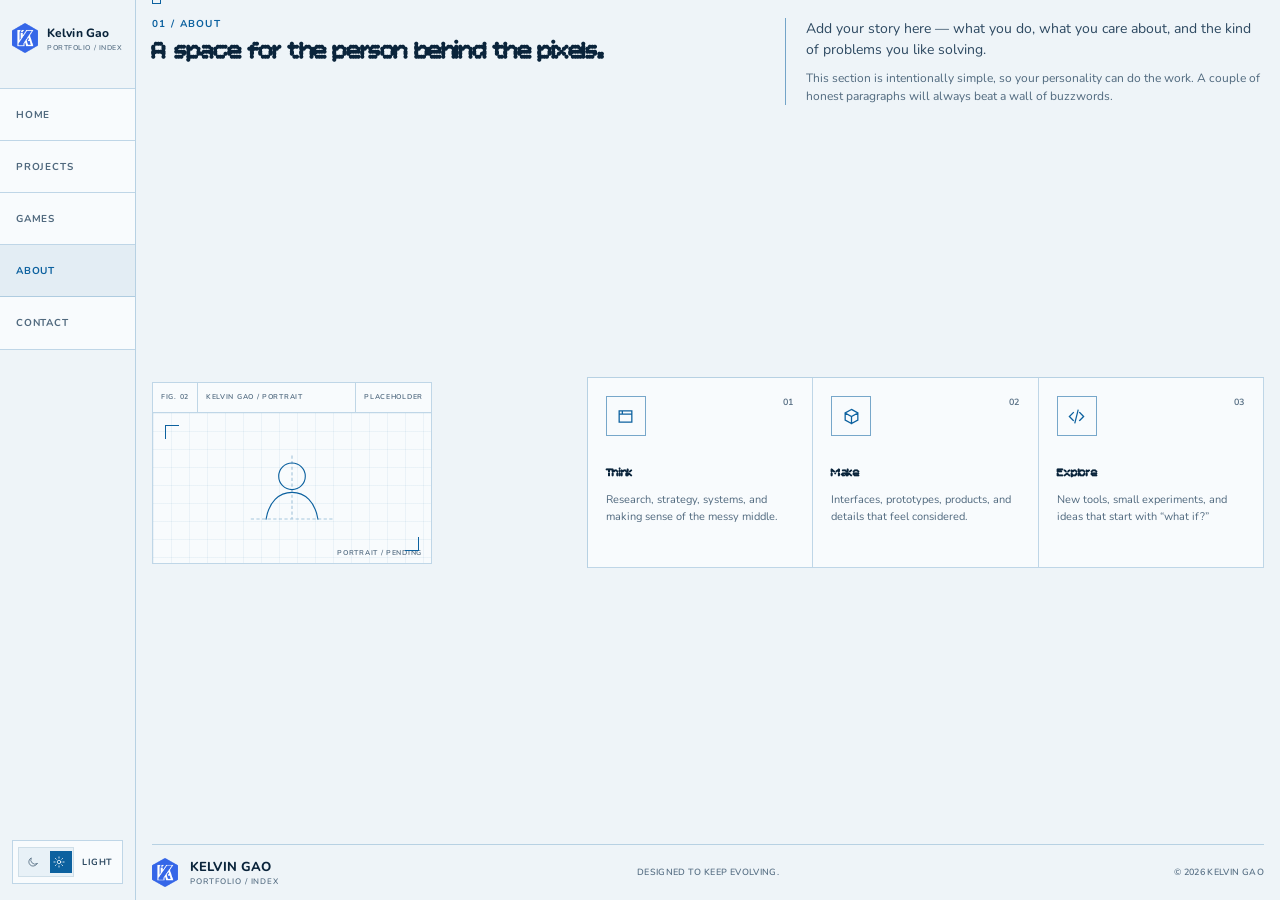
==== about.html @ 5f0eeb15 "V3.3.5" ====
<!doctype html>
<html lang="en" data-theme="light">
  <head>
    <meta charset="UTF-8" />
    <meta name="viewport" content="width=device-width, initial-scale=1.0" />
    <meta
      name="description"
      content="Learn about Kelvin Gao, his approach, capabilities, and the person behind the projects."
    />
    <meta property="og:title" content="About — Kelvin Gao" />
    <meta
      property="og:description"
      content="Learn about Kelvin Gao, his approach, capabilities, and the person behind the projects."
    />
    <meta property="og:type" content="website" />
    <meta property="og:url" content="https://kelvingao.com/about.html" />
    <meta name="theme-color" content="#eef4f8" />
    <title>About — Kelvin Gao</title>
    <link rel="canonical" href="https://kelvingao.com/about.html" />
    <link rel="icon" href="assets/kg-logo-blue.png" type="image/png" />
    <link rel="preconnect" href="https://fonts.googleapis.com" />
    <link rel="preconnect" href="https://fonts.gstatic.com" crossorigin />
    <link
      rel="stylesheet"
      href="https://fonts.googleapis.com/css2?family=Bitcount+Prop+Single:wght@100..900&amp;family=Nunito:wght@200..1000&amp;display=swap"
    />
    <link rel="stylesheet" href="styles.css?v=blueprint-23" />
    <script>
      document.documentElement.classList.add("js");
      try {
        const savedTheme = localStorage.getItem("kelvin-theme");
        if (savedTheme === "light" || savedTheme === "dark") {
          document.documentElement.dataset.theme = savedTheme;
        }
      } catch (_) {
        // Light remains the default if storage is unavailable.
      }
    </script>
    <noscript>
      <style>
        .reveal { opacity: 1 !important; transform: none !important; }
      </style>
    </noscript>
  </head>
  <body data-page="about">
    <a class="skip-link" href="#main-content">Skip to content</a>

    <header class="site-header" data-header>
      <div class="header-inner container">
        <a class="brand" href="index.html" aria-label="Kelvin Gao, home">
          <span class="logo-render logo-render--brand" aria-hidden="true">
            <img src="assets/kg-logo-blue.png" alt="" width="26" height="30" />
          </span>
          <span class="brand-copy">
            <strong>Kelvin Gao</strong>
            <small>Portfolio / Index</small>
          </span>
        </a>

        <nav class="main-nav" aria-label="Main navigation">
          <a href="index.html" data-page-link="home">Home</a>
          <a href="projects.html" data-page-link="projects">Projects</a>
          <a href="games.html" data-page-link="games">Games</a>
          <a class="is-active" href="about.html" data-page-link="about" aria-current="page">About</a>
          <a href="contact.html" data-page-link="contact">Contact</a>
        </nav>

        <button
          class="theme-toggle"
          type="button"
          aria-label="Switch to dark theme"
          data-theme-toggle
        >
          <span class="theme-toggle__track" aria-hidden="true">
            <svg class="theme-icon theme-icon--moon" viewBox="0 0 24 24">
              <path d="M20.2 15.4A8.6 8.6 0 0 1 8.6 3.8 8.7 8.7 0 1 0 20.2 15.4Z" />
            </svg>
            <span class="theme-toggle__knob"></span>
            <svg class="theme-icon theme-icon--sun" viewBox="0 0 24 24">
              <circle cx="12" cy="12" r="3.5" />
              <path d="M12 2v2M12 20v2M4.9 4.9l1.4 1.4M17.7 17.7l1.4 1.4M2 12h2M20 12h2M4.9 19.1l1.4-1.4M17.7 6.3l1.4-1.4" />
            </svg>
          </span>
          <span class="theme-toggle__label">Light</span>
        </button>
      </div>
    </header>

    <main class="page-main" id="main-content">
      <section class="about section container" id="about" aria-labelledby="about-title">
        <div class="about-grid">
          <div class="about-intro reveal">
            <p class="section-kicker">01 / About</p>
            <h1 id="about-title">A space for the person behind the pixels.</h1>
          </div>
          <div class="about-copy reveal reveal--delay">
            <p class="about-lead">
              Add your story here — what you do, what you care about, and the
              kind of problems you like solving.
            </p>
            <p>
              This section is intentionally simple, so your personality can do
              the work. A couple of honest paragraphs will always beat a wall of
              buzzwords.
            </p>
          </div>
        </div>

        <figure class="about-photo reveal" aria-labelledby="about-photo-caption">
          <figcaption class="blueprint-caption" id="about-photo-caption">
            <span>FIG. 02</span>
            <span>KELVIN GAO / PORTRAIT</span>
            <span>PLACEHOLDER</span>
          </figcaption>
          <div
            class="about-photo__viewport about-photo__placeholder"
            role="img"
            aria-label="Placeholder for a future portrait of Kelvin Gao"
          >
            <svg
              class="about-photo__glyph"
              viewBox="0 0 160 110"
              aria-hidden="true"
              focusable="false"
            >
              <path class="about-photo__datum" d="M80 10v90M22 100h116" />
              <circle cx="80" cy="39" r="19" />
              <path d="M43 100c4-24 18-38 37-38s33 14 37 38" />
            </svg>
            <span class="about-photo__label" aria-hidden="true">PORTRAIT / PENDING</span>
          </div>
        </figure>

        <div class="capability-grid reveal">
          <article class="capability-card">
            <div class="capability-icon" aria-hidden="true">
              <svg viewBox="0 0 24 24"><path d="M4 5h16v14H4zM4 9h16M8 5v4" /></svg>
            </div>
            <span class="capability-number">01</span>
            <h3>Think</h3>
            <p>Research, strategy, systems, and making sense of the messy middle.</p>
          </article>
          <article class="capability-card">
            <div class="capability-icon" aria-hidden="true">
              <svg viewBox="0 0 24 24"><path d="m12 3 8 4.5v9L12 21l-8-4.5v-9L12 3ZM4 7.5l8 4.5 8-4.5M12 12v9" /></svg>
            </div>
            <span class="capability-number">02</span>
            <h3>Make</h3>
            <p>Interfaces, prototypes, products, and details that feel considered.</p>
          </article>
          <article class="capability-card">
            <div class="capability-icon" aria-hidden="true">
              <svg viewBox="0 0 24 24"><path d="M8 7 3 12l5 5M16 7l5 5-5 5M14 4l-4 16" /></svg>
            </div>
            <span class="capability-number">03</span>
            <h3>Explore</h3>
            <p>New tools, small experiments, and ideas that start with “what if?”</p>
          </article>
        </div>
      </section>
    </main>

    <footer class="site-footer container">
      <a class="brand brand--footer" href="index.html" aria-label="Kelvin Gao, home">
        <span class="logo-render logo-render--brand" aria-hidden="true">
          <img src="assets/kg-logo-blue.png" alt="" width="26" height="30" />
        </span>
        <span class="brand-copy">
          <strong>Kelvin Gao</strong>
          <small>Portfolio / Index</small>
        </span>
      </a>
      <p>Designed to keep evolving.</p>
      <p>© <span data-year></span> Kelvin Gao</p>
    </footer>

    <script src="script.js?v=blueprint-11"></script>
  </body>
</html>
---- styles.css ----
/* --------------------------------------------------------------------------
   KELVIN GAO / PORTFOLIO DRAWING SYSTEM
   Flat blueprint treatment: solid surfaces, ruled grids, technical annotation.
   -------------------------------------------------------------------------- */

:root {
  color-scheme: dark;
  --bg: #06101c;
  --surface: #091725;
  --surface-2: #0c1c2c;
  --surface-3: #102337;
  --text: #edf6ff;
  --text-soft: #c9d9e8;
  --muted: #9eb2c6;
  --faint: #8098af;
  --blue: #4da3ff;
  --blue-deep: #1677be;
  --blue-fill: rgba(77, 163, 255, 0.12);
  --nav-progress-fill: rgba(77, 163, 255, 0.36);
  --line: rgba(77, 163, 255, 0.25);
  --line-soft: rgba(123, 180, 231, 0.13);
  --line-strong: rgba(77, 163, 255, 0.56);
  --grid-minor: rgba(77, 163, 255, 0.055);
  --grid-major: rgba(77, 163, 255, 0.11);
  --header-bg: #06101c;
  --preview-bg: #071522;
  --preview-line: rgba(107, 183, 255, 0.55);
  --preview-fill: rgba(77, 163, 255, 0.14);
  --preview-quiet: rgba(222, 241, 255, 0.18);
  --container: 1440px;
  --sidebar-width: 136px;
  --mono: "Nunito", ui-sans-serif, -apple-system, BlinkMacSystemFont, "Segoe UI", sans-serif;
  --title-font: "Bitcount Prop Single", "Nunito", ui-sans-serif, sans-serif;
}

html[data-theme="light"] {
  color-scheme: light;
  --bg: #eef4f8;
  --surface: #f8fbfd;
  --surface-2: #e8f1f7;
  --surface-3: #deebf3;
  --text: #0a243b;
  --text-soft: #2d4961;
  --muted: #50697e;
  --faint: #587085;
  --blue: #0c619f;
  --blue-deep: #084d7e;
  --blue-fill: rgba(12, 97, 159, 0.09);
  --nav-progress-fill: rgba(12, 97, 159, 0.22);
  --line: rgba(12, 97, 159, 0.24);
  --line-soft: rgba(31, 91, 135, 0.13);
  --line-strong: rgba(12, 97, 159, 0.54);
  --grid-minor: rgba(12, 97, 159, 0.055);
  --grid-major: rgba(12, 97, 159, 0.105);
  --header-bg: #eef4f8;
  --preview-bg: #e7f0f6;
  --preview-line: rgba(11, 91, 150, 0.55);
  --preview-fill: rgba(12, 97, 159, 0.11);
  --preview-quiet: rgba(14, 58, 89, 0.16);
}

*,
*::before,
*::after {
  box-sizing: border-box;
}

html {
  scroll-behavior: smooth;
  scroll-padding-top: 112px;
}

body {
  min-width: 320px;
  margin: 0;
  overflow-x: clip;
  background: var(--bg);
  color: var(--text);
  font-family: "Nunito", ui-sans-serif, -apple-system, BlinkMacSystemFont, "Segoe UI", sans-serif;
  font-size: 16px;
  line-height: 1.6;
  -webkit-font-smoothing: antialiased;
  transition: background-color 140ms linear, color 140ms linear;
}

h1,
h2,
h3 {
  font-family: var(--title-font);
}

::selection {
  background: var(--blue);
  color: #fff;
}

a {
  color: inherit;
  text-decoration: none;
}

button,
a {
  -webkit-tap-highlight-color: transparent;
}

button {
  color: inherit;
  font: inherit;
}

svg {
  display: block;
  fill: none;
  stroke: currentColor;
  stroke-linecap: square;
  stroke-linejoin: miter;
  stroke-width: 1.6;
}

.container {
  width: min(calc(100% - 48px), var(--container));
  margin-inline: auto;
}

.skip-link {
  position: fixed;
  z-index: 1000;
  top: 8px;
  left: 8px;
  padding: 10px 14px;
  border: 1px solid var(--blue);
  background: var(--bg);
  color: var(--text);
  font: 700 12px/1.2 var(--mono);
  transform: translateY(-160%);
}

.skip-link:focus {
  transform: translateY(0);
}

:focus-visible {
  outline: 2px solid var(--blue);
  outline-offset: 3px;
}

/* Exact source artwork, recolored non-destructively and cropped to its bounds. */

.logo-render {
  position: relative;
  display: block;
  flex: 0 0 auto;
  aspect-ratio: 704 / 812;
  overflow: hidden;
}

.logo-render img {
  position: absolute;
  inset: 0;
  width: 100%;
  height: 100%;
  max-width: none;
}

.logo-render--brand {
  width: 26px;
}

/* Header */

.site-header {
  position: fixed;
  z-index: 100;
  top: 0;
  left: 0;
  width: 100%;
  border-bottom: 1px solid var(--line);
  background: var(--header-bg);
}

.header-inner {
  display: grid;
  grid-template-columns: 1fr auto 1fr;
  align-items: center;
  height: 74px;
}

.brand {
  display: inline-flex;
  align-items: center;
  justify-self: start;
  gap: 12px;
  width: fit-content;
  min-height: 44px;
}

.brand-copy {
  display: flex;
  flex-direction: column;
  gap: 1px;
}

.brand-copy strong {
  color: var(--text);
  font-size: 13px;
  font-weight: 760;
  letter-spacing: 0.01em;
}

.brand-copy small {
  color: var(--faint);
  font: 600 8px/1.2 var(--mono);
  letter-spacing: 0.12em;
  text-transform: uppercase;
}

.main-nav {
  position: absolute;
  top: 15px;
  left: 50%;
  display: flex;
  height: 44px;
  border: 1px solid var(--line);
  background: var(--surface);
  transform: translateX(-50%);
}

.main-nav a {
  --page-wheel-progress: 0%;
  display: inline-flex;
  align-items: center;
  justify-content: center;
  min-width: 84px;
  padding-inline: 14px;
  border-right: 1px solid var(--line);
  background-image: linear-gradient(
    var(--nav-progress-fill),
    var(--nav-progress-fill)
  );
  background-repeat: no-repeat;
  background-position: left center;
  background-size: var(--page-wheel-progress) 100%;
  color: var(--muted);
  font: 700 10px/1 var(--mono);
  letter-spacing: 0.08em;
  text-transform: uppercase;
  transition: background-size 70ms linear, color 70ms linear;
}

.main-nav a[data-wheel-direction="previous"] {
  background-position: right center;
}

.main-nav a:last-child {
  border-right: 0;
}

.main-nav a:hover,
.main-nav a.is-active {
  background-color: var(--blue-fill);
  color: var(--blue);
}

.main-nav a.is-wheel-target {
  color: var(--text);
}

.theme-toggle {
  display: inline-flex;
  grid-column: 3;
  align-items: center;
  justify-self: end;
  gap: 8px;
  min-height: 44px;
  padding: 5px 9px 5px 5px;
  border: 1px solid var(--line);
  border-radius: 0;
  background: var(--surface);
  cursor: pointer;
}

.theme-toggle:hover {
  border-color: var(--line-strong);
  background: var(--blue-fill);
}

.theme-toggle__track {
  position: relative;
  display: flex;
  align-items: center;
  justify-content: space-between;
  width: 58px;
  height: 30px;
  padding-inline: 8px;
  border: 1px solid var(--line-soft);
  background: var(--surface-2);
  color: var(--muted);
}

.theme-icon {
  z-index: 1;
  width: 12px;
  height: 12px;
}

.theme-icon--moon {
  color: #fff;
}

html[data-theme="light"] .theme-icon--moon {
  color: var(--muted);
}

html[data-theme="light"] .theme-icon--sun {
  color: #fff;
}

.theme-toggle__knob {
  position: absolute;
  z-index: 0;
  top: 3px;
  left: 3px;
  width: 22px;
  height: 22px;
  background: var(--blue);
  transition: transform 140ms linear;
}

html[data-theme="light"] .theme-toggle__knob {
  transform: translateX(28px);
}

.theme-toggle__label {
  min-width: 31px;
  color: var(--text-soft);
  font: 700 9px/1 var(--mono);
  letter-spacing: 0.06em;
  text-transform: uppercase;
}

/* Hero */

.hero {
  position: relative;
  display: grid;
  grid-template-columns: minmax(0, 1.06fr) minmax(400px, 0.94fr);
  align-items: center;
  gap: clamp(44px, 7vw, 100px);
  min-height: 100svh;
  padding-top: 132px;
  padding-bottom: 94px;
}

.hero::before {
  position: absolute;
  top: 74px;
  bottom: 0;
  left: -24px;
  width: 1px;
  background: var(--line);
  content: "";
}

.hero::after {
  position: absolute;
  top: 98px;
  left: -29px;
  width: 11px;
  height: 11px;
  border: 1px solid var(--blue);
  background: var(--bg);
  content: "";
}

.hero-copy {
  position: relative;
}

.eyebrow,
.section-kicker {
  color: var(--blue);
  font: 700 10px/1.3 var(--mono);
  letter-spacing: 0.13em;
  text-transform: uppercase;
}

.eyebrow {
  display: inline-flex;
  align-items: center;
  gap: 10px;
  margin-bottom: 32px;
  padding: 0;
  border: 0;
  background: transparent;
}

.eyebrow::before {
  width: 34px;
  height: 1px;
  background: var(--blue);
  content: "";
}

.eyebrow-dot {
  display: none;
}

.hero h1 {
  max-width: 760px;
  margin: 0;
  font-size: clamp(2.3rem, 4.2vw, 3.85rem);
  font-weight: 720;
  letter-spacing: -0.064em;
  line-height: 0.98;
}

.gradient-text {
  color: var(--blue);
}

.hero-intro {
  max-width: 570px;
  margin: 32px 0 0;
  padding-left: 20px;
  border-left: 1px solid var(--line-strong);
  color: var(--muted);
  font-size: 16px;
  line-height: 1.8;
}

.hero-actions {
  display: flex;
  flex-wrap: wrap;
  align-items: center;
  gap: 0;
  margin-top: 38px;
}

.button {
  display: inline-flex;
  align-items: center;
  justify-content: center;
  gap: 14px;
  min-height: 50px;
  padding: 12px 18px;
  border: 1px solid var(--line-strong);
  border-radius: 0;
  font: 750 11px/1 var(--mono);
  letter-spacing: 0.06em;
  text-transform: uppercase;
}

.button svg {
  width: 16px;
  height: 16px;
}

.button--primary {
  background: var(--blue-deep);
  color: #fff;
}

.button--primary:hover {
  background: var(--blue);
  color: #06101c;
}

html[data-theme="light"] .button--primary:hover {
  color: #fff;
}

.text-link,
.hero-social-link {
  display: inline-flex;
  align-items: center;
  justify-content: center;
  gap: 10px;
  min-height: 50px;
  padding: 12px 18px;
  border: 1px solid var(--line);
  border-left: 0;
  color: var(--text-soft);
  font: 700 10px/1 var(--mono);
  letter-spacing: 0.04em;
  text-transform: uppercase;
}

.text-link:hover,
.hero-social-link:hover {
  background: var(--blue-fill);
  color: var(--blue);
}

.hero-social-links {
  display: inline-flex;
  align-items: stretch;
}

.hero-social-link {
  border-left: 0;
  gap: 8px;
  padding-inline: 14px;
}

.hero-social-link svg {
  width: 15px;
  height: 15px;
  flex: 0 0 auto;
  fill: currentColor;
}

.hero-social-link[href^="mailto:"] svg {
  fill: none;
  stroke: currentColor;
  stroke-linecap: square;
  stroke-linejoin: miter;
  stroke-width: 1.5;
}

.hero-blueprint {
  position: relative;
  width: min(100%, 520px);
  min-height: 592px;
  margin: 0;
  justify-self: end;
  border: 1px solid var(--line-strong);
  background-color: var(--surface);
  background-image:
    linear-gradient(var(--grid-major) 1px, transparent 1px),
    linear-gradient(90deg, var(--grid-major) 1px, transparent 1px),
    linear-gradient(var(--grid-minor) 1px, transparent 1px),
    linear-gradient(90deg, var(--grid-minor) 1px, transparent 1px);
  background-size: 96px 96px, 96px 96px, 24px 24px, 24px 24px;
}

.hero-blueprint::before,
.hero-blueprint::after {
  position: absolute;
  width: 18px;
  height: 18px;
  border-color: var(--blue);
  content: "";
}

.hero-blueprint::before {
  top: -1px;
  left: -1px;
  border-top: 2px solid;
  border-left: 2px solid;
}

.hero-blueprint::after {
  right: -1px;
  bottom: -1px;
  border-right: 2px solid;
  border-bottom: 2px solid;
}

.blueprint-caption {
  display: grid;
  grid-template-columns: auto 1fr auto;
  min-height: 45px;
  border-bottom: 1px solid var(--line);
  color: var(--faint);
  font: 650 9px/1.2 var(--mono);
  letter-spacing: 0.1em;
}

.blueprint-caption span {
  display: flex;
  align-items: center;
  padding-inline: 13px;
  border-right: 1px solid var(--line);
}

.blueprint-caption span:last-child {
  border-right: 0;
}

.logo-plate,
.model-plate {
  position: relative;
  display: grid;
  height: 470px;
  place-items: center;
}

.logo-plate::before,
.logo-plate::after,
.model-plate::before,
.model-plate::after {
  position: absolute;
  background: var(--line-soft);
  content: "";
}

.logo-plate::before,
.model-plate::before {
  top: 0;
  bottom: 0;
  left: 50%;
  width: 1px;
}

.logo-plate::after,
.model-plate::after {
  top: 50%;
  right: 0;
  left: 0;
  height: 1px;
}

.logo-render--hero {
  z-index: 1;
  width: min(46%, 220px);
}

.model-plate {
  overflow: hidden;
  cursor: default;
}

.model-canvas {
  position: absolute;
  z-index: 1;
  inset: 0;
  display: block;
  width: 100%;
  height: 100%;
  opacity: 0;
  cursor: grab;
  touch-action: pan-y;
}

.model-canvas.is-dragging {
  cursor: grabbing;
}

[data-model-viewer].is-model-ready .model-canvas {
  opacity: 1;
}

.model-placeholder {
  position: absolute;
  z-index: 1;
  inset: 0;
  display: grid;
  align-content: center;
  justify-items: center;
  gap: 14px;
  color: var(--faint);
  font: 650 8px/1 var(--mono);
  letter-spacing: 0.12em;
}

.logo-render--model {
  width: 86px;
  opacity: 0.5;
}

[data-model-viewer].is-model-ready .model-placeholder {
  visibility: hidden;
}

.model-loader {
  position: absolute;
  z-index: 6;
  right: 170px;
  bottom: 58px;
  left: 18px;
  padding: 10px;
  border: 1px solid var(--line);
  background: var(--surface);
}

.model-loader[hidden],
.model-error[hidden] {
  display: none;
}

.model-loader__copy {
  display: flex;
  align-items: center;
  justify-content: space-between;
  color: var(--text-soft);
  font: 650 7px/1 var(--mono);
  letter-spacing: 0.08em;
}

.model-loader__track,
.model-progress__track {
  display: block;
  height: 2px;
  overflow: hidden;
  background: var(--line);
}

.model-loader__track {
  margin-top: 9px;
}

.model-loader__track i,
.model-progress__track i {
  display: block;
  width: 100%;
  height: 100%;
  background: var(--blue);
  transform: scaleX(0);
  transform-origin: left center;
}

.model-error {
  position: absolute;
  z-index: 8;
  top: 50%;
  left: 50%;
  display: grid;
  width: min(76%, 300px);
  padding: 18px;
  border: 1px solid var(--line-strong);
  background: var(--surface);
  color: var(--muted);
  font: 600 8px/1.6 var(--mono);
  letter-spacing: 0.05em;
  transform: translate(-50%, -50%);
}

.model-error strong {
  margin-bottom: 5px;
  color: var(--text);
  font-size: 9px;
}

.model-error a {
  width: max-content;
  margin-top: 11px;
  color: var(--blue);
  font-weight: 750;
}

.model-description,
.visually-hidden {
  position: absolute;
  width: 1px;
  height: 1px;
  padding: 0;
  overflow: hidden;
  clip: rect(0, 0, 0, 0);
  white-space: nowrap;
  border: 0;
}

.model-controls {
  position: absolute;
  z-index: 7;
  bottom: 12px;
  left: 14px;
  display: flex;
  background: var(--surface);
}

.model-controls button {
  display: grid;
  min-width: 30px;
  height: 28px;
  padding: 0 8px;
  place-items: center;
  border: 1px solid var(--line);
  border-right: 0;
  border-radius: 0;
  background: transparent;
  color: var(--text-soft);
  font: 700 7px/1 var(--mono);
  letter-spacing: 0.06em;
  cursor: pointer;
}

.model-controls button:last-child {
  min-width: 60px;
  border-right: 1px solid var(--line);
}

.model-controls button:hover,
.model-controls button[aria-pressed="true"] {
  background: var(--blue-fill);
  color: var(--blue);
}

.model-controls button:focus-visible {
  z-index: 1;
  outline: 2px solid var(--blue);
  outline-offset: 2px;
  background: var(--blue-fill);
  color: var(--blue);
}

.model-controls button:disabled {
  cursor: wait;
  opacity: 0.42;
}

.model-progress {
  position: absolute;
  z-index: 5;
  top: 55px;
  right: 15px;
  display: grid;
  grid-template-columns: auto 72px 26px;
  align-items: center;
  gap: 8px;
  color: var(--faint);
  font: 650 7px/1 var(--mono);
  letter-spacing: 0.07em;
}

.model-progress output {
  color: var(--blue);
  text-align: right;
}

.dimension {
  position: absolute;
  z-index: 2;
  color: var(--faint);
  font: 700 9px/1 var(--mono);
  letter-spacing: 0.08em;
}

.dimension--horizontal {
  top: 26px;
  left: 22%;
  width: 56%;
  padding-bottom: 7px;
  border-bottom: 1px solid var(--line-strong);
  text-align: center;
}

.dimension--horizontal::before,
.dimension--horizontal::after {
  position: absolute;
  bottom: -5px;
  width: 1px;
  height: 10px;
  background: var(--line-strong);
  content: "";
}

.dimension--horizontal::before {
  left: 0;
}

.dimension--horizontal::after {
  right: 0;
}

.dimension--vertical {
  top: 25%;
  bottom: 22%;
  left: 24px;
  display: grid;
  width: 19px;
  place-items: center;
  border-left: 1px solid var(--line-strong);
  writing-mode: vertical-rl;
}

.dimension--vertical::before,
.dimension--vertical::after {
  position: absolute;
  left: -5px;
  width: 10px;
  height: 1px;
  background: var(--line-strong);
  content: "";
}

.dimension--vertical::before {
  top: 0;
}

.dimension--vertical::after {
  bottom: 0;
}

.crosshair {
  position: absolute;
  width: 13px;
  height: 13px;
}

.crosshair::before,
.crosshair::after {
  position: absolute;
  background: var(--blue);
  content: "";
}

.crosshair::before {
  top: 6px;
  left: 0;
  width: 13px;
  height: 1px;
}

.crosshair::after {
  top: 0;
  left: 6px;
  width: 1px;
  height: 13px;
}

.crosshair--one {
  top: 76px;
  right: 25px;
}

.crosshair--two {
  bottom: 25px;
  left: 66px;
}

.project-counter {
  position: absolute;
  z-index: 3;
  right: 18px;
  bottom: 44px;
  display: grid;
  width: 132px;
  min-height: 104px;
  padding: 11px 12px;
  border: 1px solid var(--line-strong);
  background: var(--surface);
}

.project-counter__label,
.project-counter__foot {
  color: var(--faint);
  font: 650 8px/1.2 var(--mono);
  letter-spacing: 0.11em;
}

.project-counter strong {
  align-self: center;
  color: var(--blue);
  font-size: 48px;
  font-weight: 620;
  letter-spacing: -0.07em;
  line-height: 0.9;
}

.project-counter__foot {
  align-self: end;
}

.blueprint-coordinates {
  position: absolute;
  right: 0;
  bottom: 0;
  left: 0;
  display: grid;
  grid-template-columns: 1fr auto 1fr;
  height: 42px;
  border-top: 1px solid var(--line);
  color: var(--faint);
  font: 650 9px/1 var(--mono);
  letter-spacing: 0.08em;
}

.blueprint-coordinates span {
  display: flex;
  align-items: center;
  padding-inline: 12px;
  border-right: 1px solid var(--line);
}

.blueprint-coordinates span:nth-child(2) {
  justify-content: center;
}

.blueprint-coordinates span:last-child {
  justify-content: flex-end;
  border-right: 0;
}

.scroll-cue {
  position: absolute;
  top: calc(100svh - 38px);
  bottom: auto;
  left: 0;
  display: flex;
  align-items: center;
  gap: 12px;
  color: var(--faint);
  font: 650 8px/1 var(--mono);
  letter-spacing: 0.12em;
  text-transform: uppercase;
}

.scroll-cue__line {
  display: block;
  width: 54px;
  height: 1px;
  background: var(--blue);
}

/* Sections */

.page-main {
  min-height: calc(100svh - 116px);
  padding-top: 74px;
}

.page-main > .section:first-child {
  border-top: 0;
}

.section {
  position: relative;
  padding-top: 118px;
  padding-bottom: 118px;
  border-top: 1px solid var(--line);
}

.section::before {
  position: absolute;
  top: -5px;
  left: 0;
  width: 9px;
  height: 9px;
  border: 1px solid var(--blue);
  background: var(--bg);
  content: "";
}

.section-heading {
  display: grid;
  grid-template-columns: 1fr minmax(280px, 420px);
  align-items: end;
  gap: 64px;
  margin-bottom: 48px;
}

.section-kicker {
  margin: 0 0 16px;
}

.section-heading h2,
.section-heading h1,
.about-intro h2,
.about-intro h1,
.contact-card h2,
.contact-card h1 {
  margin: 0;
  font-size: clamp(1.7rem, 3.3vw, 2.95rem);
  font-weight: 690;
  letter-spacing: -0.055em;
  line-height: 1.02;
}

.section-description {
  margin: 0;
  padding-left: 18px;
  border-left: 1px solid var(--line-strong);
  color: var(--muted);
  font-size: 14px;
  line-height: 1.8;
}

/* Project index */

.project-workspace {
  display: grid;
  grid-template-columns: 260px minmax(0, 1fr);
  min-height: 620px;
  border: 1px solid var(--line-strong);
  background: var(--surface);
}

.project-tabs {
  display: flex;
  flex-direction: column;
  border-right: 1px solid var(--line);
  background: var(--surface-2);
}

.project-tabs::before {
  display: flex;
  align-items: center;
  height: 38px;
  padding-inline: 15px;
  border-bottom: 1px solid var(--line);
  color: var(--faint);
  font: 650 8px/1 var(--mono);
  letter-spacing: 0.12em;
  content: "INDEX / SELECT DRAWING";
}

.project-tab {
  position: relative;
  display: grid;
  grid-template-columns: 27px 1fr auto;
  align-items: center;
  gap: 11px;
  min-height: 108px;
  padding: 16px 14px;
  border: 0;
  border-bottom: 1px solid var(--line);
  border-radius: 0;
  background: transparent;
  text-align: left;
  cursor: pointer;
}

.project-tab::before {
  position: absolute;
  top: 0;
  bottom: 0;
  left: 0;
  width: 3px;
  background: var(--blue);
  content: "";
  opacity: 0;
}

.project-tab:hover,
.project-tab.is-active {
  background: var(--blue-fill);
}

.project-tab.is-active::before {
  opacity: 1;
}

.project-tab__number {
  align-self: start;
  padding-top: 2px;
  color: var(--faint);
  font: 650 9px/1 var(--mono);
}

.project-tab__copy {
  display: flex;
  flex-direction: column;
  gap: 4px;
}

.project-tab__copy strong {
  color: var(--text);
  font-size: 13px;
  font-weight: 730;
}

.project-tab__copy span {
  color: var(--muted);
  font: 600 9px/1.3 var(--mono);
  text-transform: uppercase;
}

.project-tab__arrow {
  color: var(--blue);
  font-size: 14px;
  opacity: 0;
}

.project-tab:hover .project-tab__arrow,
.project-tab.is-active .project-tab__arrow {
  opacity: 1;
}

.project-panels {
  min-width: 0;
}

.project-panel {
  display: grid;
  grid-template-columns: minmax(280px, 0.86fr) minmax(350px, 1.14fr);
  min-height: 100%;
}

.project-panel[hidden] {
  display: none;
}

.project-panel__content {
  display: flex;
  flex-direction: column;
  min-width: 0;
  padding: 32px;
}

.project-meta {
  display: flex;
  align-items: center;
  justify-content: space-between;
  color: var(--faint);
  font: 650 8px/1 var(--mono);
  letter-spacing: 0.1em;
}

.project-status {
  display: inline-flex;
  align-items: center;
  gap: 8px;
  color: var(--muted);
  text-transform: uppercase;
}

.project-status i {
  width: 7px;
  height: 7px;
  border: 1px solid var(--blue);
  background: var(--blue-fill);
}

.project-panel__content > div:nth-child(2) {
  margin-block: auto;
}

.project-type {
  margin: 50px 0 15px;
  color: var(--blue);
  font: 700 9px/1.3 var(--mono);
  letter-spacing: 0.12em;
}

.project-panel h3 {
  max-width: 440px;
  margin: 0;
  font-size: clamp(1.4rem, 2.25vw, 2.15rem);
  font-weight: 680;
  letter-spacing: -0.05em;
  line-height: 1.03;
}

.project-summary {
  max-width: 460px;
  margin: 23px 0 32px;
  color: var(--muted);
  font-size: 13px;
  line-height: 1.8;
}

.project-tags {
  display: flex;
  flex-wrap: wrap;
  gap: 6px;
  margin-bottom: 30px;
}

.project-tags span {
  padding: 6px 9px;
  border: 1px solid var(--line);
  color: var(--text-soft);
  font: 650 8px/1 var(--mono);
  letter-spacing: 0.04em;
  text-transform: uppercase;
}

.project-link {
  display: flex;
  align-items: center;
  justify-content: space-between;
  gap: 12px;
  width: 100%;
  padding-top: 17px;
  border-top: 1px solid var(--line);
  color: var(--text-soft);
  font: 700 9px/1.3 var(--mono);
  letter-spacing: 0.05em;
  text-transform: uppercase;
}

.project-link span {
  color: var(--blue);
  font-size: 15px;
}

/* Schematic project drawings */

.project-preview {
  --project-accent: var(--blue);
  position: relative;
  display: grid;
  min-height: 620px;
  place-items: center;
  overflow: hidden;
  border-left: 1px solid var(--line);
  background-color: var(--preview-bg);
  background-image:
    linear-gradient(var(--grid-major) 1px, transparent 1px),
    linear-gradient(90deg, var(--grid-major) 1px, transparent 1px),
    linear-gradient(var(--grid-minor) 1px, transparent 1px),
    linear-gradient(90deg, var(--grid-minor) 1px, transparent 1px);
  background-size: 96px 96px, 96px 96px, 24px 24px, 24px 24px;
}

.project-preview::before {
  position: absolute;
  z-index: 8;
  top: 13px;
  left: 14px;
  color: var(--faint);
  font: 650 8px/1 var(--mono);
  letter-spacing: 0.11em;
  content: "SCHEMATIC / NOT TO SCALE";
}

.project-preview::after {
  position: absolute;
  z-index: 8;
  top: 11px;
  right: 13px;
  width: 11px;
  height: 11px;
  border-top: 1px solid var(--blue);
  border-right: 1px solid var(--blue);
  content: "";
}

.preview-orb {
  display: none;
}

.preview-index {
  position: absolute;
  z-index: 0;
  right: 15px;
  bottom: 10px;
  color: var(--line);
  font: 500 74px/0.8 var(--mono);
  letter-spacing: -0.08em;
}

/* Project 01 / contained model-to-photo sequence */

.project-preview--assembly {
  padding: 48px 24px;
}

.project-model-window {
  position: relative;
  z-index: 2;
  width: min(96%, 560px);
  margin: 0;
  overflow: hidden;
  border: 1px solid var(--preview-line);
  background: var(--surface);
}

.project-model-window__bar {
  display: grid;
  grid-template-columns: 1fr auto 1fr;
  align-items: center;
  min-height: 36px;
  padding-inline: 10px;
  border-bottom: 1px solid var(--preview-line);
  color: var(--faint);
  font: 700 8px/1 var(--mono);
  letter-spacing: 0.08em;
}

.project-model-window__bar > span:nth-child(2) {
  color: var(--text-soft);
  text-align: center;
}

.project-model-window__bar > span:last-child {
  justify-self: end;
}

.window-dots {
  display: flex;
  gap: 5px;
}

.window-dots i {
  width: 5px;
  height: 5px;
  border: 1px solid var(--preview-line);
}

.project-model-viewport {
  position: relative;
  aspect-ratio: 4 / 3;
  overflow: hidden;
  cursor: ns-resize;
  background-color: var(--preview-bg);
  background-image:
    linear-gradient(var(--grid-major) 1px, transparent 1px),
    linear-gradient(90deg, var(--grid-major) 1px, transparent 1px),
    linear-gradient(var(--grid-minor) 1px, transparent 1px),
    linear-gradient(90deg, var(--grid-minor) 1px, transparent 1px);
  background-size: 72px 72px, 72px 72px, 18px 18px, 18px 18px;
  outline: 0;
  touch-action: pan-y;
}

.project-model-viewport::before,
.project-model-viewport::after {
  position: absolute;
  z-index: 0;
  background: var(--line-soft);
  content: "";
  pointer-events: none;
}

.project-model-viewport::before {
  top: 0;
  bottom: 0;
  left: 50%;
  width: 1px;
}

.project-model-viewport::after {
  top: 50%;
  right: 0;
  left: 0;
  height: 1px;
}

.project-model-viewport:focus-visible {
  outline: 2px solid var(--blue);
  outline-offset: -3px;
}

.project-model-viewport .model-canvas {
  cursor: ns-resize;
  pointer-events: none;
}

.project-model-viewport .model-placeholder {
  z-index: 2;
}

.project-model-viewport .model-loader {
  right: 14px;
  bottom: 14px;
  left: 14px;
}

.project-model-viewport .model-error {
  width: min(82%, 290px);
}

.sequence-hover-note {
  position: absolute;
  z-index: 5;
  top: 12px;
  right: 12px;
  display: grid;
  gap: 5px;
  width: min(248px, calc(100% - 24px));
  padding: 10px 12px;
  border: 1px solid var(--blue);
  background: var(--blue-deep);
  color: #fff;
  opacity: 1;
  pointer-events: none;
  transition: opacity 100ms linear, visibility 100ms linear;
}

.sequence-hover-note strong {
  font: 780 10px/1 var(--mono);
  letter-spacing: 0.09em;
}

.sequence-hover-note small {
  color: inherit;
  font: 650 7px/1.2 var(--mono);
  letter-spacing: 0.07em;
  opacity: 0.8;
}

.project-model-viewport:hover .sequence-hover-note,
.project-model-viewport:focus-visible .sequence-hover-note {
  background: var(--blue);
  color: #06101c;
}

.project-model-viewport:hover:not(:focus-visible) {
  outline: 1px solid var(--blue);
  outline-offset: -2px;
}

html[data-theme="light"] .project-model-viewport:hover .sequence-hover-note,
html[data-theme="light"] .project-model-viewport:focus-visible .sequence-hover-note {
  color: #fff;
}

[data-model-viewer].has-sequence-progress .sequence-hover-note {
  visibility: hidden;
  opacity: 0;
}

.sequence-photo-deck,
.sequence-photo {
  position: absolute;
  inset: 0;
}

.sequence-photo-deck {
  z-index: 3;
  pointer-events: none;
}

.sequence-photo {
  display: grid;
  grid-template-rows: 1fr 34px;
  padding: 14px;
  background: var(--preview-bg);
  opacity: 0;
  will-change: opacity;
}

.sequence-photo__art {
  position: relative;
  overflow: hidden;
  border: 1px solid var(--preview-line);
  background-color: var(--surface-2);
  background-image:
    linear-gradient(var(--grid-minor) 1px, transparent 1px),
    linear-gradient(90deg, var(--grid-minor) 1px, transparent 1px);
  background-size: 18px 18px;
}

.sequence-photo__art::before,
.sequence-photo__art::after,
.sequence-photo__art i {
  position: absolute;
  display: block;
  border: 1px solid var(--preview-line);
  content: "";
}

.sequence-photo__caption {
  display: flex;
  align-items: end;
  justify-content: space-between;
  gap: 12px;
  color: var(--faint);
  font: 650 7px/1 var(--mono);
  letter-spacing: 0.08em;
}

.sequence-photo__caption span:first-child {
  color: var(--blue);
}

.sequence-photo--one .sequence-photo__art::before {
  top: 18%;
  left: 12%;
  width: 42%;
  height: 64%;
}

.sequence-photo--one .sequence-photo__art::after {
  top: 28%;
  right: 12%;
  width: 25%;
  aspect-ratio: 1;
  border-radius: 50%;
}

.sequence-photo--one .sequence-photo__art i:nth-child(1) {
  right: 12%;
  bottom: 18%;
  width: 29%;
  height: 8%;
  background: var(--preview-fill);
}

.sequence-photo--one .sequence-photo__art i:nth-child(2) {
  top: 31%;
  left: 18%;
  width: 24%;
  height: 28%;
  border-color: var(--blue);
}

.sequence-photo--one .sequence-photo__art i:nth-child(3) {
  top: 12px;
  right: 12px;
  width: 8px;
  height: 8px;
  background: var(--blue);
}

.sequence-photo--two .sequence-photo__art::before,
.sequence-photo--two .sequence-photo__art::after,
.sequence-photo--two .sequence-photo__art i:nth-child(1) {
  top: 18%;
  bottom: 18%;
  width: 20%;
  background: var(--preview-fill);
}

.sequence-photo--two .sequence-photo__art::before { left: 12%; }
.sequence-photo--two .sequence-photo__art i:nth-child(1) { left: 40%; }
.sequence-photo--two .sequence-photo__art::after { right: 12%; }

.sequence-photo--two .sequence-photo__art i:nth-child(2) {
  right: 8%;
  bottom: 9%;
  left: 8%;
  height: 1px;
  border: 0;
  background: var(--blue);
}

.sequence-photo--two .sequence-photo__art i:nth-child(3) {
  top: 10%;
  left: 10%;
  width: 28%;
  height: 7%;
}

.sequence-photo--three .sequence-photo__art::before,
.sequence-photo--three .sequence-photo__art::after,
.sequence-photo--three .sequence-photo__art i:nth-child(1) {
  top: 50%;
  left: 50%;
  border-radius: 50%;
  transform: translate(-50%, -50%);
}

.sequence-photo--three .sequence-photo__art::before {
  width: 68%;
  aspect-ratio: 1;
}

.sequence-photo--three .sequence-photo__art::after {
  width: 46%;
  aspect-ratio: 1;
}

.sequence-photo--three .sequence-photo__art i:nth-child(1) {
  width: 22%;
  aspect-ratio: 1;
  border-color: var(--blue);
  background: var(--preview-fill);
}

.sequence-photo--three .sequence-photo__art i:nth-child(2),
.sequence-photo--three .sequence-photo__art i:nth-child(3) {
  top: 50%;
  width: 22%;
  height: 1px;
  border: 0;
  background: var(--preview-line);
}

.sequence-photo--three .sequence-photo__art i:nth-child(2) { left: 4%; }
.sequence-photo--three .sequence-photo__art i:nth-child(3) { right: 4%; }

.sequence-photo--four .sequence-photo__art::before {
  top: 16%;
  right: 12%;
  bottom: 16%;
  left: 12%;
  background: var(--preview-fill);
  clip-path: polygon(0 78%, 23% 52%, 43% 67%, 66% 28%, 100% 8%, 100% 100%, 0 100%);
}

.sequence-photo--four .sequence-photo__art::after {
  top: 16%;
  right: 12%;
  bottom: 16%;
  left: 12%;
}

.sequence-photo--four .sequence-photo__art i:nth-child(1) {
  top: 24%;
  right: 20%;
  width: 13%;
  aspect-ratio: 1;
  border-color: var(--blue);
  border-radius: 50%;
}

.sequence-photo--four .sequence-photo__art i:nth-child(2) {
  bottom: 23%;
  left: 18%;
  width: 34%;
  height: 7%;
  background: var(--surface);
}

.sequence-photo--four .sequence-photo__art i:nth-child(3) {
  top: 9%;
  left: 9%;
  width: 8px;
  height: 8px;
  background: var(--blue);
}

.project-model-window__footer {
  position: relative;
  display: grid;
  gap: 9px;
  min-height: 68px;
  padding: 11px;
  border-top: 1px solid var(--preview-line);
  background: var(--surface);
}

.sequence-meter {
  display: grid;
  grid-template-columns: minmax(92px, auto) 1fr 26px;
  align-items: center;
  gap: 9px;
  color: var(--text-soft);
  font: 700 8px/1 var(--mono);
  letter-spacing: 0.07em;
}

.sequence-meter__track {
  display: block;
  height: 2px;
  overflow: hidden;
  background: var(--line);
}

.sequence-meter__track i {
  display: block;
  width: 100%;
  height: 100%;
  background: var(--blue);
  transform: scaleX(0);
  transform-origin: left center;
}

.sequence-meter output {
  color: var(--blue);
  text-align: right;
}

.sequence-help {
  display: flex;
  justify-content: space-between;
  color: var(--faint);
  font: 700 8px/1 var(--mono);
  letter-spacing: 0.08em;
}

.sequence-help span:first-child {
  color: var(--blue);
}

.sequence-controls {
  display: none;
  justify-content: stretch;
}

.sequence-controls button {
  flex: 1;
  min-height: 38px;
  border: 1px solid var(--line);
  border-right: 0;
  border-radius: 0;
  background: transparent;
  color: var(--text-soft);
  font: 700 8px/1 var(--mono);
  cursor: pointer;
}

.sequence-controls button:last-child {
  border-right: 1px solid var(--line);
}

.sequence-controls button:hover,
.sequence-controls button:focus-visible {
  outline: 0;
  background: var(--blue-fill);
  color: var(--blue);
}

.sequence-controls button:focus-visible {
  z-index: 1;
  outline: 2px solid var(--blue);
  outline-offset: -3px;
}

.sequence-controls button:disabled {
  cursor: default;
  opacity: 0.35;
}

.sequence-status {
  position: absolute;
  width: 1px;
  height: 1px;
  padding: 0;
  overflow: hidden;
  clip: rect(0, 0, 0, 0);
  white-space: nowrap;
  border: 0;
}

.browser-frame {
  width: 84%;
  overflow: hidden;
  border: 1px solid var(--preview-line);
  background: var(--preview-bg);
}

.browser-bar {
  display: grid;
  grid-template-columns: 1fr auto 1fr;
  align-items: center;
  height: 38px;
  padding-inline: 11px;
  border-bottom: 1px solid var(--preview-line);
  color: var(--faint);
  font: 600 7px/1 var(--mono);
}

.browser-dots {
  display: flex;
  gap: 5px;
}

.browser-dots i {
  width: 5px;
  height: 5px;
  border: 1px solid var(--preview-line);
}

.dashboard-ui {
  display: grid;
  grid-template-columns: 47px 1fr;
  min-height: 326px;
}

.dash-nav {
  display: flex;
  flex-direction: column;
  align-items: center;
  gap: 16px;
  padding-top: 16px;
  border-right: 1px solid var(--preview-line);
}

.dash-logo,
.dash-nav i {
  width: 14px;
  height: 5px;
  background: var(--preview-quiet);
}

.dash-logo {
  width: 20px;
  height: 20px;
  margin-bottom: 8px;
  border: 1px solid var(--preview-line);
  background: var(--preview-fill);
}

.dash-content {
  padding: 32px 28px;
}

.dash-title {
  width: 38%;
  height: 10px;
  background: var(--preview-line);
}

.dash-subtitle {
  width: 61%;
  height: 5px;
  margin-top: 10px;
  background: var(--preview-quiet);
}

.dash-grid {
  display: grid;
  grid-template-columns: 1.5fr 0.7fr;
  gap: 12px;
  margin-top: 40px;
}

.dash-chart,
.dash-stat {
  position: relative;
  min-height: 150px;
  border: 1px solid var(--preview-line);
  background: transparent;
}

.dash-chart::before,
.dash-chart::after {
  position: absolute;
  right: 14px;
  left: 14px;
  height: 1px;
  background: var(--preview-quiet);
  content: "";
}

.dash-chart::before {
  top: 40%;
}

.dash-chart::after {
  top: 70%;
}

.chart-line {
  position: absolute;
  right: 14px;
  bottom: 28px;
  left: 14px;
  height: 72px;
  background: var(--preview-line);
  clip-path: polygon(0 86%, 18% 63%, 34% 75%, 50% 36%, 68% 54%, 84% 14%, 100% 2%, 100% 6%, 84% 20%, 68% 60%, 50% 42%, 34% 81%, 18% 69%, 0 92%);
}

.chart-dot {
  position: absolute;
  width: 5px;
  height: 5px;
  border: 1px solid var(--project-accent);
  background: var(--preview-bg);
}

.chart-dot--one { bottom: 58px; left: 35%; }
.chart-dot--two { right: 31%; bottom: 74px; }
.chart-dot--three { right: 12px; bottom: 92px; }

.dash-stat {
  display: flex;
  flex-direction: column;
  align-items: flex-start;
  justify-content: center;
  padding: 14px;
}

.dash-stat b {
  color: var(--blue);
  font: 600 24px/1 var(--mono);
}

.dash-stat span {
  width: 80%;
  height: 4px;
  margin-top: 12px;
  background: var(--preview-quiet);
}

.dash-stat span:last-child {
  width: 56%;
  margin-top: 7px;
}

.project-preview--mobile {
  grid-template-columns: 1fr 1fr;
  gap: 0;
  padding: 48px;
}

.phone {
  position: relative;
  width: 170px;
  height: 350px;
  padding: 38px 15px 15px;
  border: 1px solid var(--preview-line);
  border-radius: 12px;
  background: var(--preview-bg);
}

.phone--back {
  justify-self: end;
  margin-right: -16px;
  opacity: 0.55;
}

.phone--front {
  z-index: 1;
  justify-self: start;
  margin-left: -16px;
}

.phone-speaker {
  position: absolute;
  top: 14px;
  left: 50%;
  width: 42px;
  height: 4px;
  background: var(--preview-line);
  transform: translateX(-50%);
}

.phone-greeting {
  width: 55%;
  height: 6px;
  margin-bottom: 17px;
  background: var(--preview-line);
}

.phone-card {
  position: relative;
  display: flex;
  flex-direction: column;
  justify-content: flex-end;
  height: 148px;
  padding: 14px;
  overflow: hidden;
  border: 1px solid var(--preview-line);
  background: var(--preview-fill);
}

.phone-card__orb {
  position: absolute;
  top: -22px;
  right: -17px;
  width: 86px;
  height: 86px;
  border: 12px double var(--preview-line);
  border-radius: 50%;
}

.phone-card b {
  color: var(--blue);
  font: 600 28px/1 var(--mono);
}

.phone-card small {
  margin-top: 6px;
  color: var(--faint);
  font: 600 6px/1 var(--mono);
  letter-spacing: 0.13em;
}

.phone-card--small {
  height: 112px;
  margin-top: 10px;
  background: transparent;
}

.phone-row {
  display: grid;
  grid-template-columns: repeat(3, 1fr);
  gap: 6px;
  margin-top: 12px;
}

.phone-row i {
  height: 50px;
  border: 1px solid var(--preview-line);
}

.phone-lines {
  margin-top: 23px;
}

.phone-lines i {
  display: block;
  width: 100%;
  height: 5px;
  margin-top: 10px;
  background: var(--preview-quiet);
}

.phone-lines i:nth-child(2) { width: 70%; }
.phone-lines i:nth-child(3) { width: 86%; }

.poster {
  position: relative;
  display: flex;
  flex-direction: column;
  justify-content: space-between;
  width: min(68%, 340px);
  aspect-ratio: 0.72;
  padding: 26px;
  overflow: hidden;
  border: 1px solid var(--preview-line);
  background: var(--preview-bg);
  color: var(--text);
}

.poster::before {
  position: absolute;
  inset: 11px;
  border: 1px solid var(--preview-quiet);
  content: "";
}

.poster-label,
.poster-foot {
  z-index: 1;
  color: var(--faint);
  font: 650 8px/1 var(--mono);
  letter-spacing: 0.15em;
}

.poster strong {
  z-index: 1;
  align-self: flex-start;
  font-size: clamp(2.5rem, 5vw, 4.55rem);
  letter-spacing: -0.08em;
  line-height: 0.8;
}

.poster-rings {
  position: absolute;
  top: 48%;
  left: 56%;
  width: 250px;
  height: 250px;
  transform: translate(-50%, -50%);
}

.poster-rings i {
  position: absolute;
  inset: 0;
  border: 1px solid var(--preview-line);
  border-radius: 50%;
}

.poster-rings i:nth-child(2) { inset: 40px; }
.poster-rings i:nth-child(3) { inset: 78px; }

.terminal-window {
  width: 82%;
  overflow: hidden;
  border: 1px solid var(--preview-line);
  background: var(--preview-bg);
}

.terminal-top {
  display: flex;
  align-items: center;
  justify-content: space-between;
  height: 42px;
  padding-inline: 15px;
  border-bottom: 1px solid var(--preview-line);
  color: var(--faint);
  font: 600 8px/1 var(--mono);
}

.terminal-top i {
  width: 7px;
  height: 7px;
  border: 1px solid var(--blue);
}

.terminal-body {
  min-height: 318px;
  padding: 34px 28px;
  color: var(--muted);
  font: 600 11px/1.8 var(--mono);
}

.terminal-body b,
.terminal-body span {
  color: var(--blue);
}

.terminal-progress {
  width: 100%;
  height: 6px;
  margin-block: 29px 19px;
  border: 1px solid var(--preview-line);
}

.terminal-progress i {
  display: block;
  width: 76%;
  height: 100%;
  background: var(--blue);
}

.terminal-body .terminal-ready {
  color: var(--text);
}

/* Mini-game library */

.game-noscript {
  display: none;
  margin: 0;
  padding: 18px;
  border: 1px solid var(--line-strong);
  background: var(--surface);
  color: var(--text-soft);
  font: 650 10px/1.6 var(--mono);
  letter-spacing: 0.06em;
  text-transform: uppercase;
}

.game-library {
  display: grid;
  grid-template-columns: 250px minmax(0, 1fr);
  min-height: 720px;
  border: 1px solid var(--line-strong);
  background: var(--surface);
}

.game-library__index {
  min-width: 0;
  border-right: 1px solid var(--line);
  background: var(--surface-2);
}

.game-library__label {
  display: flex;
  align-items: center;
  height: 38px;
  margin: 0;
  padding-inline: 15px;
  border-bottom: 1px solid var(--line);
  color: var(--faint);
  font: 650 8px/1 var(--mono);
  letter-spacing: 0.12em;
}

.game-entry {
  position: relative;
  display: grid;
  width: 100%;
  grid-template-columns: 27px minmax(0, 1fr) auto;
  align-items: center;
  gap: 11px;
  min-height: 108px;
  padding: 16px 14px;
  border: 0;
  border-bottom: 1px solid var(--line);
  border-radius: 0;
  background: transparent;
  color: var(--muted);
  text-align: left;
  cursor: pointer;
}

.game-entry::before {
  position: absolute;
  inset: 0 auto 0 0;
  width: 3px;
  background: var(--blue);
  content: "";
  opacity: 0;
}

.game-entry:hover,
.game-entry.is-active {
  background: var(--blue-fill);
}

.game-entry.is-active::before {
  opacity: 1;
}

.game-entry__number {
  align-self: start;
  padding-top: 2px;
  color: var(--blue);
  font: 700 9px/1 var(--mono);
}

.game-entry__copy {
  display: grid;
  gap: 6px;
  min-width: 0;
}

.game-entry__copy strong {
  overflow: hidden;
  color: var(--text-soft);
  font-size: 13px;
  text-overflow: ellipsis;
  white-space: nowrap;
}

.game-entry__copy small,
.game-entry > i {
  color: var(--faint);
  font: 650 8px/1.2 var(--mono);
  letter-spacing: 0.08em;
  text-transform: uppercase;
}

.game-entry > i {
  color: var(--blue);
  font-style: normal;
}

.game-entry.is-locked {
  opacity: 0.58;
}

.game-console {
  display: grid;
  min-width: 0;
  padding: clamp(28px, 4.5vw, 56px);
  place-items: center;
  background-color: var(--surface);
  background-image:
    linear-gradient(var(--grid-major) 1px, transparent 1px),
    linear-gradient(90deg, var(--grid-major) 1px, transparent 1px),
    linear-gradient(var(--grid-minor) 1px, transparent 1px),
    linear-gradient(90deg, var(--grid-minor) 1px, transparent 1px);
  background-size: 96px 96px, 96px 96px, 24px 24px, 24px 24px;
}

.game-console[hidden] {
  display: none;
}

.game-window {
  width: min(100%, 460px);
  border: 1px solid var(--preview-line);
  background: var(--preview-bg);
}

.game-window__bar {
  display: grid;
  grid-template-columns: 62px minmax(0, 1fr) auto;
  align-items: center;
  min-height: 38px;
  border-bottom: 1px solid var(--preview-line);
  color: var(--faint);
  font: 650 7px/1 var(--mono);
  letter-spacing: 0.08em;
}

.game-window__bar > * {
  display: flex;
  align-items: center;
  min-height: 38px;
  padding-inline: 12px;
  border-right: 1px solid var(--line);
}

.game-window__bar > :last-child {
  border-right: 0;
}

.game-window__bar h2,
.game-window__bar h3 {
  min-width: 0;
  margin: 0;
  overflow: hidden;
  color: var(--text-soft);
  font: inherit;
  font-family: var(--title-font);
  text-overflow: ellipsis;
  white-space: nowrap;
}

.game-window__bar .window-dots {
  gap: 5px;
}

.game-stage {
  position: relative;
  overflow: hidden;
  background: var(--preview-bg);
  cursor: pointer;
  touch-action: manipulation;
}

.flappy-stage {
  aspect-ratio: 3 / 4;
}

.snake-stage {
  aspect-ratio: 1;
}

.invaders-stage {
  aspect-ratio: 8 / 9;
}

.tetris-window {
  width: min(100%, 560px);
}

.tetris-stage {
  aspect-ratio: 5 / 6;
  touch-action: none;
}

.tetris-mobile-previews {
  display: none;
}

.game-stage:focus-visible {
  outline: 2px solid var(--blue);
  outline-offset: -3px;
}

.game-stage canvas {
  display: block;
  width: 100%;
  height: 100%;
}

.game-overlay,
.flappy-overlay {
  position: absolute;
  display: grid;
  z-index: 2;
  inset: 0;
  place-content: center;
  justify-items: center;
  gap: 7px;
  text-align: center;
  pointer-events: none;
}

.game-overlay[hidden],
.flappy-overlay[hidden] {
  display: none;
}

.game-overlay strong,
.game-overlay span,
.flappy-overlay strong,
.flappy-overlay span {
  border: 1px solid var(--preview-line);
  background: var(--surface);
  font-family: var(--mono);
  letter-spacing: 0.08em;
}

.game-overlay strong,
.flappy-overlay strong {
  min-width: min(280px, calc(100% - 40px));
  padding: 13px 16px;
  color: var(--text);
  font-size: 12px;
}

.game-overlay span,
.flappy-overlay span {
  padding: 7px 10px;
  color: var(--muted);
  font-size: 8px;
}

.game-window__footer {
  display: grid;
  grid-template-columns: minmax(110px, 1fr) auto auto;
  min-height: 54px;
  border-top: 1px solid var(--preview-line);
  color: var(--faint);
  font: 650 8px/1 var(--mono);
  letter-spacing: 0.07em;
}

.game-state,
.game-scores,
.game-window__footer button {
  min-height: 54px;
  border-right: 1px solid var(--line);
}

.game-state {
  display: flex;
  align-items: center;
  padding-inline: 12px;
}

.game-scores {
  display: flex;
  align-items: stretch;
}

.game-scores output {
  display: inline-flex;
  align-items: center;
  gap: 5px;
  padding-inline: 11px;
  border-right: 1px solid var(--line);
  white-space: nowrap;
}

.game-scores output:last-child {
  border-right: 0;
}

.game-scores b {
  color: var(--blue);
}

.game-window__footer button {
  min-width: 82px;
  padding-inline: 12px;
  border-top: 0;
  border-bottom: 0;
  border-left: 0;
  border-right: 0;
  border-radius: 0;
  background: var(--blue-deep);
  color: #fff;
  font: 750 9px/1 var(--mono);
  letter-spacing: 0.08em;
  cursor: pointer;
}

.game-window__footer button:hover,
.game-window__footer button:focus-visible {
  background: var(--blue);
  color: #06101c;
}

html[data-theme="light"] .game-window__footer button:hover,
html[data-theme="light"] .game-window__footer button:focus-visible {
  color: #fff;
}

.tetris-footer {
  grid-template-columns: minmax(100px, 1fr) auto 68px 82px;
}

.tetris-footer [data-tetris-hold] {
  min-width: 68px;
  border-right: 1px solid var(--line);
  background: var(--surface-3);
  color: var(--blue);
}

.tetris-footer [data-tetris-hold]:disabled {
  opacity: 0.45;
  cursor: not-allowed;
}

/* About */

.about-grid {
  display: grid;
  grid-template-columns: minmax(0, 1.1fr) minmax(320px, 0.9fr);
  gap: 86px;
  align-items: start;
}

.about-intro h2,
.about-intro h1 {
  max-width: 690px;
}

.about-copy {
  padding: 34px 0 0 20px;
  border-left: 1px solid var(--line-strong);
  color: var(--muted);
}

.about-copy p {
  margin: 0;
}

.about-copy p + p {
  margin-top: 20px;
}

.about-copy .about-lead {
  color: var(--text-soft);
  font-size: 18px;
  line-height: 1.7;
}

.about-photo {
  width: min(100%, 280px);
  margin: clamp(18px, 2.5vh, 28px) 0 0 auto;
  overflow: hidden;
  border: 1px solid var(--line);
  background: var(--surface);
}

.about-photo .blueprint-caption {
  grid-template-columns: auto minmax(0, 1fr) auto;
  min-height: 30px;
  font-size: 7px;
}

.about-photo .blueprint-caption span {
  min-width: 0;
  padding-inline: 8px;
  overflow: hidden;
  text-overflow: ellipsis;
  white-space: nowrap;
}

.about-photo__viewport {
  position: relative;
  display: grid;
  height: clamp(118px, 15svh, 150px);
  overflow: hidden;
  place-items: center;
  background: var(--surface);
}

.about-photo__viewport::before,
.about-photo__viewport::after {
  position: absolute;
  z-index: 1;
  width: 14px;
  height: 14px;
  border-color: var(--blue);
  content: "";
  pointer-events: none;
}

.about-photo__viewport::before {
  top: 12px;
  left: 12px;
  border-top: 1px solid;
  border-left: 1px solid;
}

.about-photo__viewport::after {
  right: 12px;
  bottom: 12px;
  border-right: 1px solid;
  border-bottom: 1px solid;
}

.about-photo__placeholder {
  color: var(--blue);
  background-image:
    linear-gradient(var(--grid-minor) 1px, transparent 1px),
    linear-gradient(90deg, var(--grid-minor) 1px, transparent 1px);
  background-size: 18px 18px;
}

.about-photo__glyph {
  width: min(48%, 112px);
}

.about-photo__datum {
  opacity: 0.35;
  stroke-dasharray: 3 5;
}

.about-photo__label {
  position: absolute;
  right: 9px;
  bottom: 7px;
  color: var(--faint);
  font: 650 7px/1 var(--mono);
  letter-spacing: 0.1em;
}

.capability-grid {
  display: grid;
  grid-template-columns: repeat(3, 1fr);
  margin-top: 76px;
  border-top: 1px solid var(--line);
  border-left: 1px solid var(--line);
}

.capability-card {
  position: relative;
  min-height: 250px;
  padding: 27px;
  border-right: 1px solid var(--line);
  border-bottom: 1px solid var(--line);
  background: var(--surface);
}

.capability-card:hover {
  background: var(--blue-fill);
}

.capability-icon {
  display: grid;
  width: 40px;
  height: 40px;
  place-items: center;
  border: 1px solid var(--line-strong);
  color: var(--blue);
}

.capability-icon svg {
  width: 19px;
  height: 19px;
}

.capability-number {
  position: absolute;
  top: 29px;
  right: 28px;
  color: var(--faint);
  font: 650 9px/1 var(--mono);
}

.capability-card h3 {
  margin: 51px 0 8px;
  font-size: 14px;
  letter-spacing: -0.025em;
}

.capability-card p {
  max-width: 290px;
  margin: 0;
  color: var(--muted);
  font-size: 13px;
  line-height: 1.75;
}

/* Contact drawing */

.contact {
  padding-top: 84px;
  padding-bottom: 84px;
}

.contact-card {
  position: relative;
  min-height: 500px;
  padding: clamp(40px, 7vw, 78px);
  overflow: hidden;
  border: 1px solid var(--line-strong);
  background: var(--surface);
}

.contact-card::before,
.contact-card::after {
  position: absolute;
  width: 25px;
  height: 25px;
  border-color: var(--blue);
  content: "";
}

.contact-card::before {
  top: 13px;
  right: 13px;
  border-top: 1px solid;
  border-right: 1px solid;
}

.contact-card::after {
  right: 13px;
  bottom: 13px;
  border-right: 1px solid;
  border-bottom: 1px solid;
}

.contact-grid {
  position: absolute;
  inset: 0;
  background-image:
    linear-gradient(var(--grid-major) 1px, transparent 1px),
    linear-gradient(90deg, var(--grid-major) 1px, transparent 1px),
    linear-gradient(var(--grid-minor) 1px, transparent 1px),
    linear-gradient(90deg, var(--grid-minor) 1px, transparent 1px);
  background-size: 96px 96px, 96px 96px, 24px 24px, 24px 24px;
  pointer-events: none;
}

.contact-card > *:not(.contact-grid, .logo-render--contact) {
  position: relative;
  z-index: 2;
}

.contact-card h2,
.contact-card h1 {
  max-width: 760px;
  font-size: clamp(2.05rem, 4.2vw, 3.7rem);
}

.contact-card h2 span,
.contact-card h1 span {
  color: var(--blue);
}

.contact-card > p:not(.section-kicker) {
  max-width: 480px;
  margin: 27px 0 34px;
  color: var(--muted);
}

.button--light {
  background: var(--blue-deep);
  color: #fff;
}

.button--light:hover {
  background: var(--blue);
  color: #06101c;
}

html[data-theme="light"] .button--light:hover {
  color: #fff;
}

.logo-render--contact {
  position: absolute;
  top: 50%;
  right: 7%;
  width: min(22vw, 220px);
  opacity: 0.14;
  transform: translateY(-50%);
}

/* Footer */

.site-footer {
  display: grid;
  grid-template-columns: 1fr auto 1fr;
  align-items: center;
  min-height: 116px;
  border-top: 1px solid var(--line);
  color: var(--faint);
  font: 600 9px/1.4 var(--mono);
  letter-spacing: 0.04em;
  text-transform: uppercase;
}

.brand--footer {
  color: var(--text);
}

.site-footer > p:nth-child(2) {
  justify-self: center;
}

.site-footer > p:last-child {
  justify-self: end;
}

/* Static by design: JavaScript adds these classes, but the drawing does not
   stage or float into view. */

.js .reveal,
.js .reveal--delay,
.js .reveal.is-visible {
  opacity: 1;
  transform: none;
  transition: none;
}

/* Responsive */

@media (max-width: 1080px) {
  .hero {
    grid-template-columns: minmax(0, 1fr) minmax(380px, 0.82fr);
    gap: 48px;
  }

  .hero-blueprint {
    min-height: 592px;
  }

  .logo-plate {
    height: 438px;
  }

  .project-workspace {
    grid-template-columns: 230px minmax(0, 1fr);
  }

  .project-panel {
    grid-template-columns: minmax(260px, 0.8fr) minmax(320px, 1.2fr);
  }

  .project-panel__content {
    padding-inline: 27px;
  }

  .project-preview--mobile {
    padding-inline: 22px;
  }
}

@media (max-width: 950px) {
  .hero {
    grid-template-columns: 1fr;
    padding-top: 148px;
  }

  .hero-copy {
    position: static;
    top: auto;
    max-width: 760px;
  }

  .hero-blueprint {
    width: min(100%, 660px);
    top: auto;
    justify-self: start;
  }

  .scroll-cue {
    display: none;
  }

  .project-workspace {
    grid-template-columns: 1fr;
  }

  .project-tabs {
    display: grid;
    grid-template-columns: repeat(4, minmax(170px, 1fr));
    overflow-x: auto;
    border-right: 0;
    border-bottom: 1px solid var(--line);
    scrollbar-width: thin;
  }

  .project-tabs::before {
    display: none;
  }

  .project-tab {
    min-height: 90px;
    border-right: 1px solid var(--line);
    border-bottom: 0;
  }

  .project-tab::before {
    top: auto;
    right: 0;
    bottom: 0;
    width: auto;
    height: 3px;
  }

  .project-panel {
    grid-template-columns: minmax(290px, 0.82fr) minmax(360px, 1.18fr);
  }

  .game-library {
    grid-template-columns: 1fr;
    min-height: 0;
  }

  .game-library__index {
    display: grid;
    grid-template-columns: none;
    grid-auto-flow: column;
    grid-auto-columns: minmax(170px, 1fr);
    overflow-x: auto;
    border-right: 0;
    border-bottom: 1px solid var(--line);
    scrollbar-width: thin;
  }

  .game-library__label {
    display: none;
  }

  .game-entry {
    min-height: 90px;
    border-right: 1px solid var(--line);
    border-bottom: 0;
  }

  .game-entry::before {
    inset: auto 0 0;
    width: auto;
    height: 3px;
  }

  .game-console {
    min-height: 690px;
  }

  .about-grid {
    grid-template-columns: 1fr;
    gap: 26px;
  }

  .about-copy {
    max-width: 680px;
    padding-top: 0;
  }
}

@media (max-width: 760px) {
  html {
    scroll-padding-top: 124px;
  }

  .container {
    width: min(calc(100% - 32px), var(--container));
  }

  .site-header {
    height: 116px;
  }

  .page-main {
    padding-top: 116px;
  }

  .header-inner {
    height: 65px;
    border-bottom: 1px solid var(--line);
  }

  .main-nav {
    top: 65px;
    right: 16px;
    left: 16px;
    height: 50px;
    transform: none;
  }

  .main-nav a {
    flex: 1;
    min-width: 0;
  }

  .hero {
    min-height: auto;
    padding-top: 164px;
    padding-bottom: 92px;
  }

  .hero-blueprint {
    top: auto;
    height: auto;
    min-height: 592px;
  }

  .hero::before,
  .hero::after {
    display: none;
  }

  .hero h1 {
    font-size: clamp(2.05rem, 8.85vw, 3.4rem);
  }

  .section {
    padding-top: 84px;
    padding-bottom: 84px;
  }

  .game-console {
    min-height: 0;
    padding: 28px;
  }

  .about-photo {
    width: min(100%, 260px);
    margin-top: 20px;
  }

  .about-photo__viewport {
    height: 132px;
    aspect-ratio: auto;
  }

  .section-heading {
    grid-template-columns: 1fr;
    gap: 24px;
    margin-bottom: 36px;
  }

  .section-description {
    max-width: 560px;
  }

  .project-panel {
    grid-template-columns: 1fr;
  }

  .project-panel__content {
    min-height: 480px;
    padding: 27px 24px;
  }

  .project-preview {
    min-height: 430px;
    border-top: 1px solid var(--line);
    border-left: 0;
  }

  .project-preview--assembly {
    padding: 42px 16px;
  }

  .project-model-window {
    width: min(calc(100% - 32px), 480px);
  }

  .capability-grid {
    grid-template-columns: 1fr;
    margin-top: 56px;
  }

  .capability-card {
    min-height: 215px;
  }

  .capability-card h3 {
    margin-top: 36px;
  }

  .contact {
    padding-top: 54px;
    padding-bottom: 54px;
  }

  .contact-card {
    min-height: 500px;
  }

  .logo-render--contact {
    right: -5%;
    width: 190px;
  }

  .site-footer {
    grid-template-columns: 1fr auto;
  }

  .site-footer > p:nth-child(2) {
    display: none;
  }
}

@media (max-width: 520px) {
  .main-nav a {
    padding-inline: 4px;
    font-size: 8px;
    letter-spacing: 0.04em;
  }

  .brand-copy small {
    display: none;
  }

  .theme-toggle__label {
    display: none;
  }

  .theme-toggle {
    padding-right: 5px;
  }

  .hero-actions {
    align-items: stretch;
    flex-direction: column;
  }

  .button--primary,
  .text-link,
  .hero-social-links {
    width: 100%;
  }

  .text-link {
    border-top: 0;
    border-left: 1px solid var(--line);
  }

  .hero-social-links {
    display: grid;
    grid-template-columns: repeat(3, 1fr);
  }

  .hero-social-link {
    border-top: 0;
    border-left: 1px solid var(--line);
  }

  .hero-social-link + .hero-social-link {
    border-left: 0;
  }

  .game-console {
    padding: 16px 12px;
  }

  .game-window__bar {
    grid-template-columns: 62px minmax(0, 1fr);
  }

  .game-window__bar > :last-child {
    display: none;
  }

  .game-window__bar h3 {
    border-right: 0;
  }

  .game-window__footer {
    grid-template-columns: minmax(0, 1fr) auto;
  }

  .game-state {
    grid-column: 1 / -1;
    min-height: 36px;
    border-right: 0;
    border-bottom: 1px solid var(--line);
  }

  .game-scores,
  .game-window__footer button {
    min-height: 48px;
  }

  .game-scores output {
    flex: 1;
  }

  .game-overlay strong,
  .flappy-overlay strong {
    min-width: min(240px, calc(100% - 32px));
    font-size: 10px;
  }

  .tetris-mobile-previews {
    display: grid;
    grid-template-columns: repeat(4, minmax(0, 1fr));
    min-height: 72px;
    border-top: 1px solid var(--preview-line);
    background: var(--surface-2);
    color: var(--faint);
    font: 700 7px/1 var(--mono);
    letter-spacing: 0.08em;
  }

  .tetris-mini-preview,
  .tetris-mobile-previews > output {
    display: grid;
    min-width: 0;
    min-height: 72px;
    place-items: center;
    padding: 5px;
    border: 0;
    border-right: 1px solid var(--line);
    background: transparent;
    color: inherit;
    font: inherit;
  }

  .tetris-mini-preview--hold {
    appearance: none;
    border-radius: 0;
    cursor: pointer;
    touch-action: manipulation;
  }

  .tetris-mini-preview--hold:disabled {
    cursor: not-allowed;
  }

  .tetris-mini-preview--hold:not(:disabled):active {
    background: var(--blue-fill);
  }

  .tetris-mini-preview--hold:focus-visible {
    outline: 2px solid var(--blue);
    outline-offset: -3px;
  }

  .tetris-mobile-previews > :last-child {
    border-right: 0;
  }

  .tetris-mini-preview canvas {
    width: 48px;
    max-width: 100%;
    height: 48px;
    pointer-events: none;
  }

  .tetris-mobile-previews b {
    color: var(--blue);
    font-size: 11px;
  }

  .tetris-footer {
    grid-template-columns: minmax(0, 1fr) 58px 72px;
  }

  .tetris-footer .game-state {
    grid-column: 1 / -1;
  }

  .tetris-footer .game-scores {
    min-width: 0;
  }

  .tetris-footer .game-scores output,
  .tetris-footer button {
    min-width: 0;
    padding-inline: 6px;
  }

  .hero-blueprint {
    height: auto;
    min-height: 500px;
  }

  .blueprint-caption {
    grid-template-columns: auto 1fr;
  }

  .blueprint-caption span:last-child {
    display: none;
  }

  .logo-plate {
    height: 348px;
  }

  .logo-render--hero {
    width: min(48%, 160px);
  }

  .dimension--vertical {
    left: 15px;
  }

  .project-counter {
    right: 10px;
    bottom: 49px;
    width: 108px;
    min-height: 96px;
  }

  .project-counter strong {
    font-size: 40px;
  }

  .model-loader {
    right: 126px;
    bottom: 56px;
    left: 10px;
  }

  .model-progress {
    right: 10px;
    grid-template-columns: 58px 26px;
  }

  .model-progress > span:first-child {
    display: none;
  }

  .model-controls {
    left: 10px;
  }

  .model-controls button {
    min-width: 26px;
    height: 40px;
    padding-inline: 6px;
  }

  .model-controls button:last-child {
    min-width: 54px;
  }

  .blueprint-coordinates span:nth-child(2) {
    display: none;
  }

  .blueprint-coordinates {
    grid-template-columns: 1fr 1fr;
  }

  .project-tab {
    min-width: 155px;
  }

  .project-panel__content {
    min-height: 510px;
  }

  .project-preview {
    min-height: 360px;
  }

  .project-preview--assembly {
    padding: 32px 14px;
  }

  .project-model-window {
    width: 100%;
  }

  .project-model-window__bar {
    grid-template-columns: auto 1fr;
    gap: 10px;
  }

  .project-model-window__bar > span:nth-child(2) {
    text-align: right;
  }

  .project-model-window__bar > span:last-child {
    display: none;
  }

  .sequence-photo {
    grid-template-rows: 1fr 29px;
    padding: 10px;
  }

  .sequence-photo__caption {
    font-size: 6px;
  }

  .sequence-meter {
    grid-template-columns: 82px 1fr 24px;
    gap: 7px;
    font-size: 6px;
  }

  .sequence-hover-note {
    top: 9px;
    right: 9px;
    width: min(228px, calc(100% - 18px));
    padding: 8px 9px;
  }

  .sequence-hover-note strong {
    font-size: 8px;
  }

  .sequence-hover-note small {
    font-size: 6px;
  }

  .browser-frame,
  .terminal-window {
    width: 91%;
  }

  .dashboard-ui {
    min-height: 250px;
  }

  .dash-content {
    padding: 24px 19px;
  }

  .dash-grid {
    margin-top: 29px;
  }

  .dash-chart,
  .dash-stat {
    min-height: 122px;
  }

  .project-preview--mobile {
    min-height: 410px;
    padding-inline: 4px;
  }

  .phone {
    width: 142px;
    height: 292px;
  }

  .phone-card {
    height: 116px;
  }

  .poster {
    width: min(72%, 270px);
  }

  .poster-rings {
    width: 205px;
    height: 205px;
  }

  .poster-rings i:nth-child(2) { inset: 35px; }
  .poster-rings i:nth-child(3) { inset: 67px; }

  .terminal-body {
    min-height: 260px;
    padding: 25px 21px;
  }

  .contact-card {
    min-height: 530px;
    padding: 37px 23px;
  }

  .contact-card h2,
  .contact-card h1 {
    font-size: clamp(1.85rem, 9.5vw, 2.8rem);
  }

  .button--light {
    width: 100%;
    font-size: 9px;
  }

  .logo-render--contact {
    right: -16%;
    width: 170px;
  }

  .site-footer {
    font-size: 8px;
  }
}

/* Desktop viewport deck
   Each document occupies one browser viewport. Wheel navigation between
   documents is handled in script.js; narrow layouts retain natural scrolling. */

@media (min-width: 951px) and (min-height: 600px) {
  html,
  body {
    height: 100%;
    overflow: hidden;
  }

  body {
    display: grid;
    height: 100dvh;
    grid-template-rows: minmax(0, 1fr) 56px;
  }

  body > main {
    height: 100%;
    min-height: 0;
    overflow: hidden;
  }

  .site-footer {
    height: 56px;
    min-height: 0;
  }

  .site-footer > p {
    margin-block: 0;
  }

  .page-main {
    height: 100%;
    min-height: 0;
    padding-top: 74px;
  }

  .page-main > .section {
    height: 100%;
    min-height: 0;
    padding-top: 18px;
    padding-bottom: 18px;
  }

  .section-heading {
    gap: 36px;
    margin-bottom: 12px;
  }

  .section-kicker {
    margin-bottom: 8px;
  }

  .section-heading h1,
  .section-heading h2,
  .about-intro h1,
  .about-intro h2 {
    font-size: clamp(1.4rem, 2vw, 1.9rem);
  }

  .section-description {
    font-size: 12px;
    line-height: 1.45;
  }

  .games .section-heading h1,
  .games .section-heading h2 {
    font-size: clamp(1.25rem, 1.85vw, 1.55rem);
  }

  /* Home */

  .hero {
    height: 100%;
    min-height: 0;
    padding-top: 86px;
    padding-bottom: 14px;
  }

  .eyebrow {
    margin-bottom: 18px;
  }

  .hero h1 {
    font-size: clamp(1.8rem, 3.1vw, 2.85rem);
  }

  .hero-intro {
    margin-top: 18px;
    line-height: 1.55;
  }

  .hero-actions {
    margin-top: 20px;
  }

  .hero-blueprint {
    height: min(560px, calc(100dvh - 160px));
    min-height: 0;
  }

  .logo-plate {
    height: calc(100% - 87px);
  }

  .scroll-cue {
    top: auto;
    bottom: 8px;
  }

  /* Projects */

  .projects,
  .games {
    display: grid;
    grid-template-rows: auto minmax(0, 1fr);
  }

  .project-workspace {
    height: 100%;
    min-height: 0;
    grid-template-columns: 220px minmax(0, 1fr);
  }

  .project-tabs::before {
    height: 32px;
  }

  .project-tab {
    flex: 1;
    min-height: 0;
    padding: 10px 12px;
  }

  .project-panels {
    min-height: 0;
  }

  .project-panel {
    height: 100%;
    min-height: 0;
    grid-template-columns: minmax(235px, 0.72fr) minmax(430px, 1.28fr);
  }

  .project-panel__content {
    min-height: 0;
    padding: 18px;
  }

  .project-type {
    margin: 20px 0 8px;
  }

  .project-panel h3 {
    font-size: clamp(1.15rem, 1.7vw, 1.7rem);
  }

  .project-summary {
    margin: 10px 0 14px;
    line-height: 1.5;
  }

  .project-tags {
    margin-bottom: 12px;
  }

  .project-link {
    padding-top: 11px;
  }

  .project-preview {
    height: 100%;
    min-height: 0;
  }

  .project-preview--assembly {
    padding: 10px 14px;
  }

  .project-preview--mobile {
    padding: 18px;
  }

  .project-model-window {
    width: min(94%, 560px, calc(133.333dvh - 506.667px));
  }

  .poster {
    width: auto;
    height: min(88%, 460px);
  }

  /* Games */

  .game-library {
    height: 100%;
    min-height: 0;
    grid-template-columns: 210px minmax(0, 1fr);
  }

  .game-library__index {
    display: flex;
    min-height: 0;
    flex-direction: column;
  }

  .game-library__label {
    height: 32px;
    flex: 0 0 32px;
  }

  .game-entry {
    min-height: 0;
    flex: 1;
    padding: 10px 12px;
  }

  .game-console {
    min-height: 0;
    padding: 10px;
    overflow: hidden;
  }

  #game-panel-flappy .game-window {
    width: min(100%, 460px, calc(75dvh - 298px));
  }

  #game-panel-snake .game-window {
    width: min(100%, 460px, calc(100dvh - 396px));
  }

  #game-panel-invaders .game-window {
    width: min(100%, 460px, calc(88.889dvh - 352px));
  }

  #game-panel-tetris .game-window {
    width: min(100%, 560px, calc(83.333dvh - 262.5px));
  }

  /* About */

  .about {
    display: grid;
    grid-template-columns: minmax(280px, 0.75fr) minmax(0, 1.25fr);
    grid-template-rows: auto minmax(0, 1fr);
    gap: 14px 28px;
  }

  .about-grid {
    grid-column: 1 / -1;
    gap: 48px;
  }

  .about-copy {
    padding-top: 0;
  }

  .about-copy .about-lead {
    font-size: 14px;
    line-height: 1.5;
  }

  .about-copy p {
    font-size: 12px;
    line-height: 1.5;
  }

  .about-copy p + p {
    margin-top: 9px;
  }

  .about-photo {
    grid-column: 1;
    align-self: center;
    margin: 0;
  }

  .about-photo__viewport {
    height: 150px;
  }

  .capability-grid {
    grid-column: 2;
    align-self: center;
    margin-top: 0;
  }

  .capability-card {
    min-height: 190px;
    padding: 18px;
  }

  .capability-number {
    top: 20px;
    right: 19px;
  }

  .capability-card h3 {
    margin-top: 28px;
    font-size: 12px;
  }

  .capability-card p {
    font-size: 11px;
    line-height: 1.55;
  }

  /* Contact */

  .contact {
    padding-top: 18px;
    padding-bottom: 18px;
  }

  .contact-card {
    height: 100%;
    min-height: 0;
    padding: clamp(28px, 5vh, 48px);
  }

  .contact-card h1,
  .contact-card h2 {
    font-size: clamp(1.9rem, 3.7vw, 3.15rem);
  }

  .contact-card > p:not(.section-kicker) {
    margin: 18px 0 22px;
  }
}

@media (prefers-reduced-motion: reduce) {
  html {
    scroll-behavior: auto;
  }

  *,
  *::before,
  *::after {
    transition-duration: 0.01ms !important;
  }

  .hero-copy {
    position: static;
  }

  .hero-blueprint {
    position: relative;
    top: auto;
  }

  .sequence-help {
    display: none;
  }

  .sequence-hover-note {
    display: none;
  }

  .sequence-controls {
    display: flex;
  }
}

@media (hover: none), (pointer: coarse), (any-pointer: coarse) {
  .sequence-help {
    display: none;
  }

  .sequence-controls {
    display: flex;
  }

  .sequence-controls button {
    min-height: 44px;
  }

  .sequence-hover-note {
    display: none;
  }
}

/* Desktop navigation rail
   The page controls move out of the content header so the viewport can use
   its full height. Narrow layouts retain the compact horizontal header. */

@media (min-width: 1100px) and (min-height: 600px) {
  html {
    scroll-padding-top: 0;
  }

  body {
    padding-left: var(--sidebar-width);
  }

  .container {
    width: min(calc(100% - 32px), var(--container));
  }

  .site-header {
    right: auto;
    bottom: 0;
    width: var(--sidebar-width);
    height: auto;
    border-right: 1px solid var(--line);
    border-bottom: 0;
  }

  .header-inner.container {
    position: relative;
    display: block;
    width: 100%;
    height: 100%;
    margin: 0;
    padding: 14px 12px;
  }

  .site-header .brand {
    justify-content: flex-start;
    gap: 9px;
    width: 100%;
    min-height: 48px;
  }

  .site-header .brand-copy strong {
    font-size: 12px;
  }

  .site-header .brand-copy small {
    font-size: 7px;
    letter-spacing: 0.08em;
  }

  .main-nav {
    top: 88px;
    right: 0;
    left: 0;
    height: auto;
    flex-direction: column;
    border-right: 0;
    border-left: 0;
    transform: none;
  }

  .main-nav a {
    justify-content: flex-start;
    width: 100%;
    min-width: 0;
    min-height: 52px;
    padding: 0 16px;
    border-right: 0;
    border-bottom: 1px solid var(--line);
  }

  .main-nav a:last-child {
    border-bottom: 0;
  }

  .theme-toggle {
    position: absolute;
    right: 12px;
    bottom: 16px;
    left: 12px;
    width: auto;
    grid-column: auto;
    justify-content: flex-start;
    justify-self: auto;
  }

  .page-main {
    padding-top: 0;
  }

  .hero {
    padding-top: 18px;
  }

  .hero::before {
    top: 0;
  }

  .hero::after {
    top: 24px;
  }

  .project-model-window {
    width: min(96%, 680px, calc(133.333dvh - 400px));
  }
}
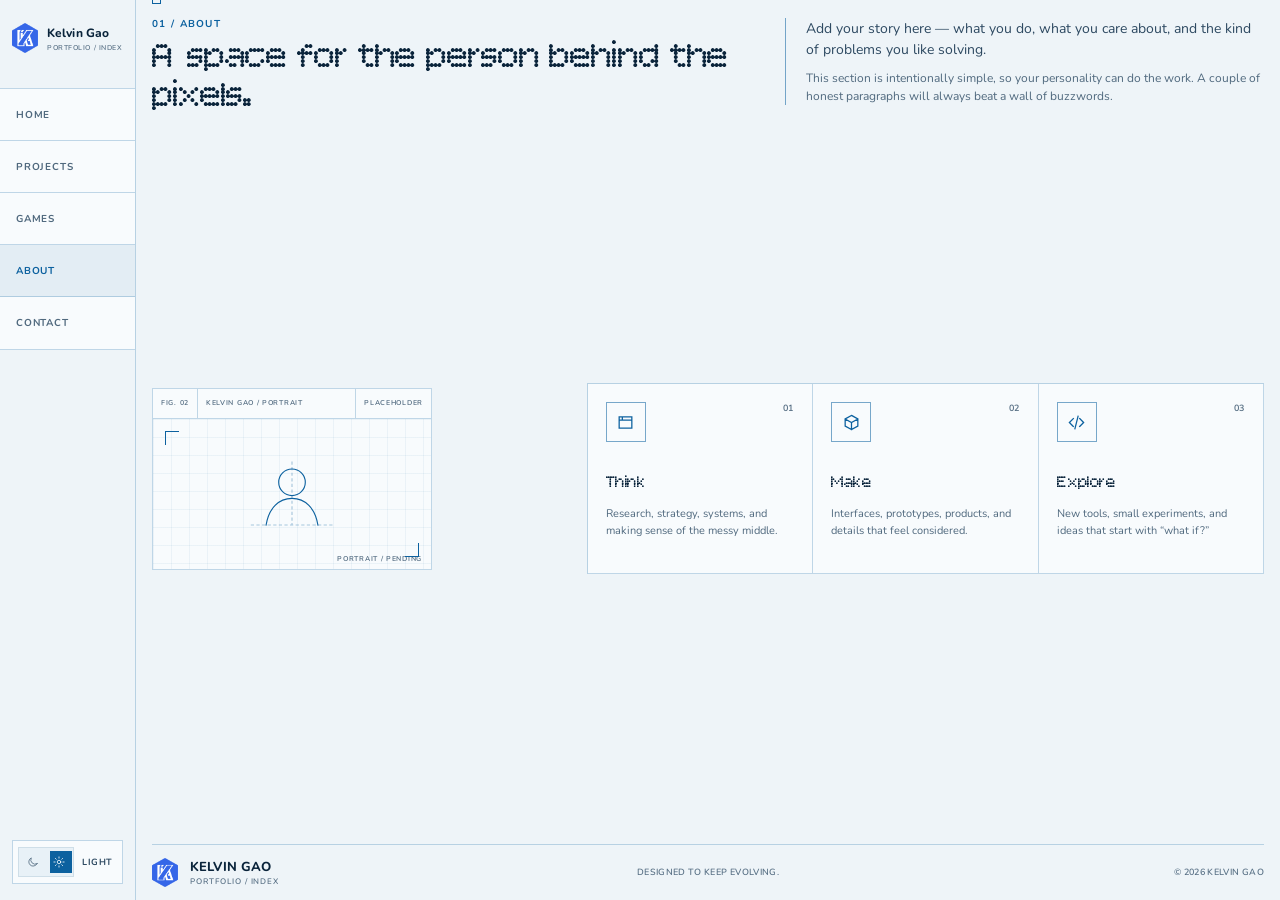
==== commit 6c7f5aa8: "V3.3.6" ====
--- a/about.html
+++ b/about.html
@@ -24,7 +24,7 @@
       rel="stylesheet"
       href="https://fonts.googleapis.com/css2?family=Bitcount+Prop+Single:wght@100..900&amp;family=Nunito:wght@200..1000&amp;display=swap"
     />
-    <link rel="stylesheet" href="styles.css?v=blueprint-23" />
+    <link rel="stylesheet" href="styles.css?v=blueprint-24" />
     <script>
       document.documentElement.classList.add("js");
       try {
--- a/styles.css
+++ b/styles.css
@@ -87,6 +87,7 @@
 h2,
 h3 {
   font-family: var(--title-font);
+  font-weight: 400;
 }
 
 ::selection {
@@ -409,8 +410,8 @@
 .hero h1 {
   max-width: 760px;
   margin: 0;
-  font-size: clamp(2.3rem, 4.2vw, 3.85rem);
-  font-weight: 720;
+  font-size: clamp(3.35rem, 6.2vw, 5.65rem);
+  font-weight: 400;
   letter-spacing: -0.064em;
   line-height: 0.98;
 }
@@ -1052,8 +1053,8 @@
 .contact-card h2,
 .contact-card h1 {
   margin: 0;
-  font-size: clamp(1.7rem, 3.3vw, 2.95rem);
-  font-weight: 690;
+  font-size: clamp(2.45rem, 4.8vw, 4.3rem);
+  font-weight: 400;
   letter-spacing: -0.055em;
   line-height: 1.02;
 }
@@ -1227,8 +1228,8 @@
 .project-panel h3 {
   max-width: 440px;
   margin: 0;
-  font-size: clamp(1.4rem, 2.25vw, 2.15rem);
-  font-weight: 680;
+  font-size: clamp(2rem, 3.3vw, 3.1rem);
+  font-weight: 400;
   letter-spacing: -0.05em;
   line-height: 1.03;
 }
@@ -2344,6 +2345,7 @@
   color: var(--text-soft);
   font: inherit;
   font-family: var(--title-font);
+  font-weight: 400;
   text-overflow: ellipsis;
   white-space: nowrap;
 }
@@ -2687,7 +2689,8 @@
 
 .capability-card h3 {
   margin: 51px 0 8px;
-  font-size: 14px;
+  font-size: 20px;
+  font-weight: 400;
   letter-spacing: -0.025em;
 }
 
@@ -2758,7 +2761,7 @@
 .contact-card h2,
 .contact-card h1 {
   max-width: 760px;
-  font-size: clamp(2.05rem, 4.2vw, 3.7rem);
+  font-size: clamp(3rem, 6.2vw, 5.45rem);
 }
 
 .contact-card h2 span,
@@ -3022,7 +3025,7 @@
   }
 
   .hero h1 {
-    font-size: clamp(2.05rem, 8.85vw, 3.4rem);
+    font-size: clamp(3rem, 13vw, 5rem);
   }
 
   .section {
@@ -3480,7 +3483,7 @@
 
   .contact-card h2,
   .contact-card h1 {
-    font-size: clamp(1.85rem, 9.5vw, 2.8rem);
+    font-size: clamp(2.7rem, 14vw, 4.1rem);
   }
 
   .button--light {
@@ -3556,7 +3559,7 @@
   .section-heading h2,
   .about-intro h1,
   .about-intro h2 {
-    font-size: clamp(1.4rem, 2vw, 1.9rem);
+    font-size: clamp(2rem, 3vw, 2.75rem);
   }
 
   .section-description {
@@ -3566,7 +3569,7 @@
 
   .games .section-heading h1,
   .games .section-heading h2 {
-    font-size: clamp(1.25rem, 1.85vw, 1.55rem);
+    font-size: clamp(1.8rem, 2.7vw, 2.25rem);
   }
 
   /* Home */
@@ -3583,7 +3586,7 @@
   }
 
   .hero h1 {
-    font-size: clamp(1.8rem, 3.1vw, 2.85rem);
+    font-size: clamp(2.65rem, 4.5vw, 4.2rem);
   }
 
   .hero-intro {
@@ -3653,7 +3656,7 @@
   }
 
   .project-panel h3 {
-    font-size: clamp(1.15rem, 1.7vw, 1.7rem);
+    font-size: clamp(1.65rem, 2.5vw, 2.45rem);
   }
 
   .project-summary {
@@ -3798,7 +3801,7 @@
 
   .capability-card h3 {
     margin-top: 28px;
-    font-size: 12px;
+    font-size: 17px;
   }
 
   .capability-card p {
@@ -3821,7 +3824,7 @@
 
   .contact-card h1,
   .contact-card h2 {
-    font-size: clamp(1.9rem, 3.7vw, 3.15rem);
+    font-size: clamp(2.8rem, 5.4vw, 4.6rem);
   }
 
   .contact-card > p:not(.section-kicker) {
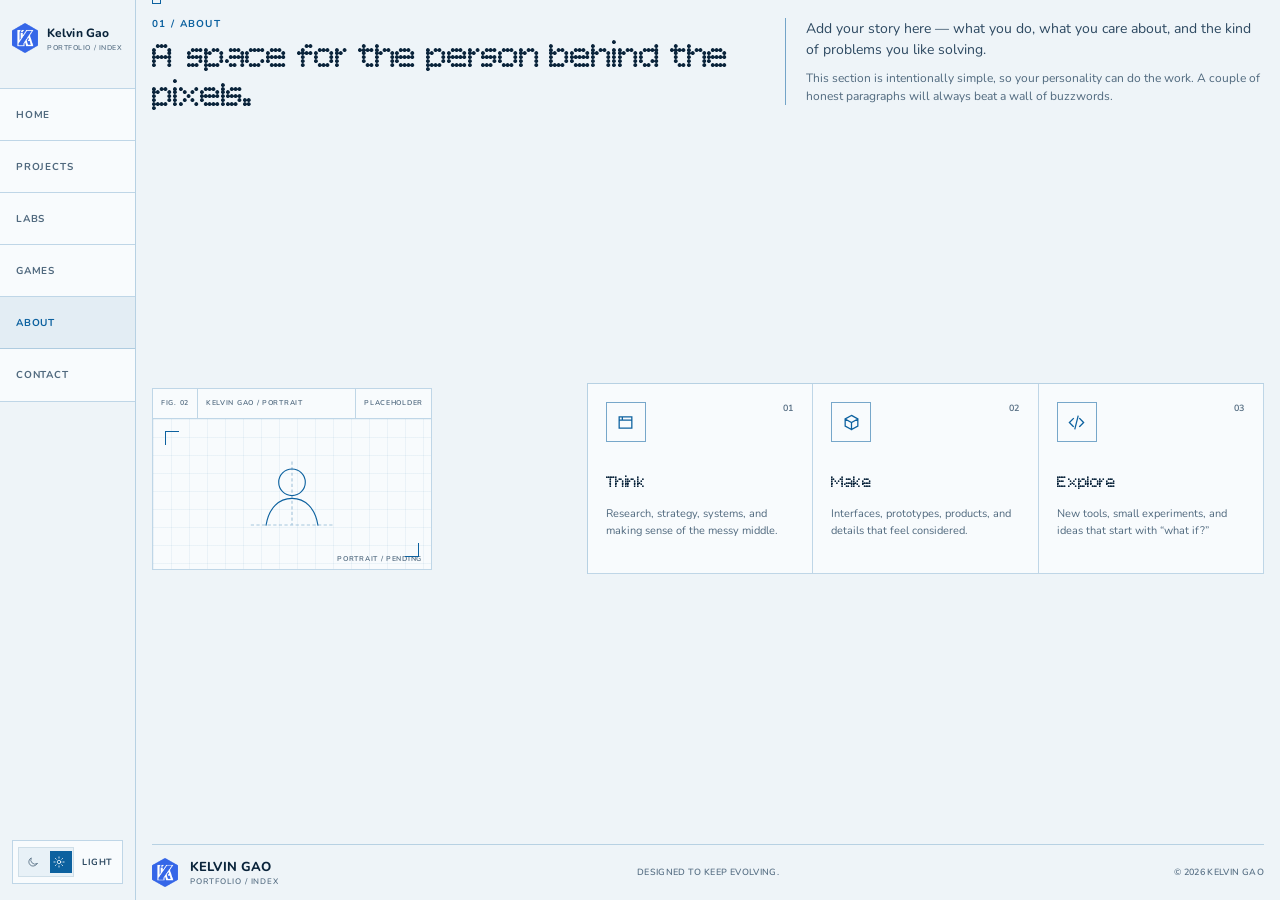
==== commit 7e13024d: "vc" ====
--- a/about.html
+++ b/about.html
@@ -24,7 +24,7 @@
       rel="stylesheet"
       href="https://fonts.googleapis.com/css2?family=Bitcount+Prop+Single:wght@100..900&amp;family=Nunito:wght@200..1000&amp;display=swap"
     />
-    <link rel="stylesheet" href="styles.css?v=blueprint-24" />
+    <link rel="stylesheet" href="styles.css?v=blueprint-33" />
     <script>
       document.documentElement.classList.add("js");
       try {
@@ -60,6 +60,7 @@
         <nav class="main-nav" aria-label="Main navigation">
           <a href="index.html" data-page-link="home">Home</a>
           <a href="projects.html" data-page-link="projects">Projects</a>
+          <a href="simulations.html" data-page-link="labs">Labs</a>
           <a href="games.html" data-page-link="games">Games</a>
           <a class="is-active" href="about.html" data-page-link="about" aria-current="page">About</a>
           <a href="contact.html" data-page-link="contact">Contact</a>
@@ -174,6 +175,6 @@
       <p>© <span data-year></span> Kelvin Gao</p>
     </footer>
 
-    <script src="script.js?v=blueprint-11"></script>
+    <script src="script.js?v=blueprint-12"></script>
   </body>
 </html>
--- a/styles.css
+++ b/styles.css
@@ -2312,11 +2312,14 @@
   width: min(100%, 460px);
   border: 1px solid var(--preview-line);
   background: var(--preview-bg);
+  -webkit-touch-callout: none;
+  -webkit-user-select: none;
+  user-select: none;
 }
 
 .game-window__bar {
   display: grid;
-  grid-template-columns: 62px minmax(0, 1fr) auto;
+  grid-template-columns: 62px minmax(0, 1fr) auto 58px 48px;
   align-items: center;
   min-height: 38px;
   border-bottom: 1px solid var(--preview-line);
@@ -2354,6 +2357,115 @@
   gap: 5px;
 }
 
+.game-fullscreen-toggle,
+.game-sound-toggle {
+  align-self: stretch;
+  justify-content: center;
+  min-height: 44px;
+  padding-inline: 4px;
+  border: 0;
+  background: var(--surface-2);
+  color: var(--blue);
+  font: 750 7px/1 var(--mono);
+  letter-spacing: 0.08em;
+  cursor: pointer;
+  touch-action: manipulation;
+}
+
+.game-fullscreen-toggle {
+  min-width: 48px;
+}
+
+.game-sound-toggle {
+  min-width: 58px;
+}
+
+.game-sound-toggle[aria-pressed="false"] {
+  color: var(--faint);
+}
+
+.game-sound-toggle:disabled {
+  color: var(--faint);
+  cursor: not-allowed;
+  opacity: 0.62;
+}
+
+.game-fullscreen-toggle:hover,
+.game-fullscreen-toggle:focus-visible,
+.game-sound-toggle:not(:disabled):hover,
+.game-sound-toggle:not(:disabled):focus-visible {
+  background: var(--blue);
+  color: #06101c;
+}
+
+html[data-theme="light"] .game-fullscreen-toggle:hover,
+html[data-theme="light"] .game-fullscreen-toggle:focus-visible,
+html[data-theme="light"] .game-sound-toggle:not(:disabled):hover,
+html[data-theme="light"] .game-sound-toggle:not(:disabled):focus-visible {
+  color: #fff;
+}
+
+html.has-game-fullscreen,
+html.has-game-fullscreen body {
+  overflow: hidden;
+  overscroll-behavior: none;
+}
+
+.game-console.is-game-fullscreen-active {
+  display: grid;
+  width: 100%;
+  max-width: none;
+  height: 100%;
+  min-height: 0;
+  max-height: none;
+  margin: 0;
+  box-sizing: border-box;
+  padding:
+    env(safe-area-inset-top, 0px)
+    env(safe-area-inset-right, 0px)
+    env(safe-area-inset-bottom, 0px)
+    env(safe-area-inset-left, 0px);
+  overflow: hidden;
+  background: var(--preview-bg);
+  place-items: stretch;
+}
+
+.game-console.is-game-fullscreen-fallback {
+  position: fixed;
+  z-index: 3000;
+  inset: 0;
+  height: 100vh;
+  height: 100dvh;
+}
+
+.game-console:fullscreen::backdrop {
+  background: var(--preview-bg);
+}
+
+.game-console.is-game-fullscreen-active .game-window {
+  display: grid;
+  grid-template-rows: auto minmax(0, 1fr) auto;
+  width: 100% !important;
+  max-width: none;
+  height: 100%;
+  max-height: none;
+  margin: 0;
+  border: 0;
+  background: var(--preview-bg);
+}
+
+.game-console.is-game-fullscreen-active .tetris-window {
+  grid-template-rows: auto minmax(0, 1fr) auto auto;
+}
+
+.game-console.is-game-fullscreen-active .game-stage {
+  width: 100%;
+  height: 100%;
+  min-height: 0;
+  aspect-ratio: auto;
+  touch-action: none;
+}
+
 .game-stage {
   position: relative;
   overflow: hidden;
@@ -2381,6 +2493,174 @@
 .tetris-stage {
   aspect-ratio: 5 / 6;
   touch-action: none;
+}
+
+.garden-window {
+  width: min(100%, 760px);
+}
+
+.garden-stage {
+  isolation: isolate;
+  aspect-ratio: 4 / 5;
+  touch-action: manipulation;
+}
+
+.game-console.is-game-fullscreen-active .garden-stage {
+  touch-action: manipulation;
+}
+
+.garden-stage canvas {
+  touch-action: none;
+}
+
+.garden-toolbar {
+  position: absolute;
+  z-index: 3;
+  top: 8px;
+  right: 8px;
+  left: 8px;
+  display: grid;
+  grid-template-columns: minmax(0, 1fr) auto;
+  gap: 5px;
+  min-height: 66px;
+  padding: 5px;
+  overflow: hidden;
+  border: 1px solid var(--preview-line);
+  background: var(--surface);
+  background: color-mix(in srgb, var(--surface) 94%, transparent);
+  box-shadow: 0 7px 0 color-mix(in srgb, var(--preview-bg) 72%, transparent);
+  touch-action: manipulation;
+}
+
+.garden-unit-strip {
+  display: flex;
+  min-width: 0;
+  gap: 5px;
+  overflow-x: auto;
+  overscroll-behavior-inline: contain;
+  scrollbar-color: var(--blue) transparent;
+  scrollbar-width: thin;
+  touch-action: pan-x;
+  -webkit-overflow-scrolling: touch;
+}
+
+.garden-unit-card {
+  position: relative;
+  display: grid;
+  min-width: 82px;
+  min-height: 54px;
+  flex: 1 0 82px;
+  grid-template-columns: 25px minmax(0, 1fr);
+  grid-template-rows: 1fr 1fr;
+  align-items: center;
+  padding: 5px 7px;
+  overflow: hidden;
+  border: 1px solid var(--line);
+  border-radius: 0;
+  background: var(--surface-2);
+  color: var(--muted);
+  text-align: left;
+  cursor: pointer;
+  touch-action: manipulation;
+}
+
+.garden-unit-card > span {
+  display: grid;
+  width: 21px;
+  height: 21px;
+  grid-row: 1 / 3;
+  place-items: center;
+  border: 1px solid var(--blue);
+  color: var(--blue);
+  font: 750 7px/1 var(--mono);
+}
+
+.garden-unit-card strong,
+.garden-unit-card small {
+  position: relative;
+  z-index: 1;
+  overflow: hidden;
+  text-overflow: ellipsis;
+  white-space: nowrap;
+}
+
+.garden-unit-card strong {
+  align-self: end;
+  color: var(--text-soft);
+  font: 750 7px/1 var(--mono);
+  letter-spacing: 0.05em;
+}
+
+.garden-unit-card small {
+  align-self: start;
+  color: var(--faint);
+  font: 650 6px/1.2 var(--mono);
+  letter-spacing: 0.04em;
+}
+
+.garden-unit-card [data-garden-cooldown] {
+  position: absolute;
+  z-index: 0;
+  right: 0;
+  bottom: 0;
+  left: 0;
+  height: 4px;
+  background: var(--blue);
+  transform: scaleX(var(--garden-cooldown, 0));
+  transform-origin: left center;
+}
+
+.garden-unit-card:hover,
+.garden-unit-card:focus-visible,
+.garden-unit-card[aria-pressed="true"] {
+  border-color: var(--blue);
+  background: var(--blue-fill);
+}
+
+.garden-unit-card[aria-pressed="true"] > span {
+  background: var(--blue);
+  color: var(--preview-bg);
+}
+
+.garden-unit-card[aria-disabled="true"] {
+  cursor: not-allowed;
+}
+
+.garden-unit-card[data-garden-locked] {
+  border-style: dashed;
+  background-image: repeating-linear-gradient(
+    -45deg,
+    transparent 0 7px,
+    var(--grid-minor) 7px 8px
+  );
+  cursor: help;
+}
+
+.garden-unit-card[data-garden-locked] strong,
+.garden-unit-card[data-garden-locked] small {
+  color: var(--faint);
+}
+
+.garden-unit-card[data-garden-locked] > span {
+  border-color: var(--faint);
+  color: var(--faint);
+}
+
+.garden-unit-card[data-garden-new]:not([data-garden-locked]) {
+  box-shadow: inset 0 -3px 0 var(--blue);
+}
+
+.garden-unit-card--remove {
+  flex: 0 0 82px;
+  border-color: var(--line-strong);
+}
+
+.garden-unit-card--remove > span {
+  border-style: dashed;
+}
+
+.garden-footer .garden-readouts b {
+  color: var(--blue);
 }
 
 .tetris-mobile-previews {
@@ -2439,6 +2719,29 @@
   padding: 7px 10px;
   color: var(--muted);
   font-size: 8px;
+}
+
+.garden-stage .game-overlay {
+  padding: 84px 14px 18px;
+  background: color-mix(in srgb, var(--preview-bg) 68%, transparent);
+}
+
+.garden-stage .game-overlay > * {
+  width: min(390px, calc(100% - 24px));
+  box-sizing: border-box;
+}
+
+.garden-stage .game-overlay[data-overlay-mode="briefing"] strong {
+  border-color: var(--blue);
+  color: var(--blue);
+}
+
+.garden-stage .game-overlay .garden-overlay-detail {
+  max-width: min(390px, calc(100% - 24px));
+  padding: 10px 12px;
+  color: var(--text-soft);
+  line-height: 1.45;
+  white-space: normal;
 }
 
 .game-window__footer {
@@ -2528,6 +2831,184 @@
   cursor: not-allowed;
 }
 
+/* Desktop game chassis: keep the playfield portrait and move its readouts
+   into a compact rail. Phone layouts retain the horizontal footer below. */
+
+@media (min-width: 951px) and (min-height: 600px) {
+  .game-console.is-game-fullscreen-active {
+    position: fixed;
+    inset: 0;
+    width: 100vw;
+    height: 100vh;
+    height: 100dvh;
+  }
+
+  .game-console:fullscreen {
+    position: fixed !important;
+    inset: 0 !important;
+    width: 100vw !important;
+    max-width: none !important;
+    height: 100vh !important;
+    height: 100dvh !important;
+    max-height: none !important;
+    margin: 0 !important;
+    transform: none !important;
+  }
+
+  .game-console {
+    container-type: size;
+  }
+
+  .game-console.is-game-fullscreen-active {
+    place-items: center;
+  }
+
+  .game-console .game-window,
+  .game-console.is-game-fullscreen-active .game-window {
+    --game-rail-width: 180px;
+    display: grid;
+    width: min(100%, 720px);
+    max-width: 100%;
+    height: 100%;
+    max-height: 100%;
+    grid-template-areas:
+      "stage bar"
+      "stage controls";
+    grid-template-columns: minmax(0, 1fr) var(--game-rail-width);
+    grid-template-rows: 44px minmax(0, 1fr);
+    overflow: hidden;
+  }
+
+  .game-console.is-game-fullscreen-active .game-window,
+  .game-console.is-game-fullscreen-active .tetris-window {
+    grid-template-rows: 44px minmax(0, 1fr);
+  }
+
+  #game-panel-flappy .game-window {
+    width: min(100%, 720px) !important;
+    width: min(100%, calc(75cqh + var(--game-rail-width))) !important;
+  }
+
+  #game-panel-snake .game-window {
+    width: min(100%, 860px) !important;
+    width: min(100%, calc(100cqh + var(--game-rail-width))) !important;
+  }
+
+  #game-panel-invaders .game-window {
+    width: min(100%, 800px) !important;
+    width: min(100%, calc(88.889cqh + var(--game-rail-width))) !important;
+  }
+
+  #game-panel-tetris .game-window {
+    --game-rail-width: 190px;
+    width: min(100%, 790px) !important;
+    width: min(100%, calc(83.333cqh + var(--game-rail-width))) !important;
+  }
+
+  #game-panel-garden .game-window {
+    --game-rail-width: 190px;
+    width: min(100%, 1160px) !important;
+    width: min(100%, calc(145cqh + var(--game-rail-width))) !important;
+  }
+
+  .game-console .game-window__bar {
+    grid-area: bar;
+    grid-template-columns: minmax(0, 1fr) 58px 48px;
+    border-bottom: 1px solid var(--preview-line);
+    border-left: 1px solid var(--preview-line);
+  }
+
+  .game-console .game-window__bar .window-dots,
+  .game-console .game-window__bar .game-build-label {
+    display: none;
+  }
+
+  .game-console .game-stage {
+    grid-area: stage;
+    width: 100%;
+    height: 100%;
+    min-width: 0;
+    min-height: 0;
+    aspect-ratio: auto;
+  }
+
+  .game-console .game-window__footer {
+    display: grid;
+    min-width: 0;
+    min-height: 0;
+    grid-area: controls;
+    grid-template-columns: 1fr;
+    grid-template-rows:
+      minmax(44px, 0.65fr)
+      minmax(80px, 1.35fr)
+      54px;
+    border-top: 0;
+    border-left: 1px solid var(--preview-line);
+  }
+
+  .game-console .game-state,
+  .game-console .game-scores,
+  .game-console .game-window__footer button {
+    width: 100%;
+    min-width: 0;
+    min-height: 0;
+    border-right: 0;
+    border-bottom: 1px solid var(--line);
+  }
+
+  .game-console .game-state {
+    justify-content: center;
+    padding: 10px;
+    text-align: center;
+  }
+
+  .game-console .game-scores {
+    display: grid;
+    grid-template-columns: 1fr;
+    grid-template-rows: repeat(2, minmax(0, 1fr));
+  }
+
+  .game-console .game-scores output {
+    justify-content: center;
+    padding: 8px;
+    border-right: 0;
+    border-bottom: 1px solid var(--line);
+  }
+
+  .game-console .game-scores output:last-child {
+    border-bottom: 0;
+  }
+
+  .game-console .garden-readouts {
+    grid-template-rows: repeat(3, minmax(0, 1fr));
+  }
+
+  .game-console .game-window__footer > button {
+    border-bottom: 0;
+  }
+
+  .game-console .tetris-footer {
+    grid-template-columns: 1fr;
+    grid-template-rows:
+      minmax(44px, 0.55fr)
+      minmax(72px, 1.15fr)
+      50px
+      54px;
+  }
+
+  .game-console .tetris-footer > button {
+    border-bottom: 1px solid var(--line);
+  }
+
+  .game-console .tetris-footer > button:last-child {
+    border-bottom: 0;
+  }
+
+  .game-console .tetris-footer [data-tetris-hold] {
+    border-right: 0;
+  }
+}
+
 /* About */
 
 .about-grid {
@@ -3171,10 +3652,10 @@
   }
 
   .game-window__bar {
-    grid-template-columns: 62px minmax(0, 1fr);
-  }
-
-  .game-window__bar > :last-child {
+    grid-template-columns: 62px minmax(0, 1fr) 58px 48px;
+  }
+
+  .game-window__bar .game-build-label {
     display: none;
   }
 
@@ -3206,6 +3687,35 @@
   .flappy-overlay strong {
     min-width: min(240px, calc(100% - 32px));
     font-size: 10px;
+  }
+
+  .garden-toolbar {
+    top: 6px;
+    right: 6px;
+    left: 6px;
+    min-height: 62px;
+    padding: 4px;
+  }
+
+  .garden-unit-card {
+    min-width: 74px;
+    min-height: 52px;
+    flex-basis: 74px;
+    padding-inline: 5px;
+  }
+
+  .garden-unit-card--remove {
+    flex-basis: 74px;
+  }
+
+  .garden-readouts {
+    font-size: 6px;
+    letter-spacing: 0.02em;
+  }
+
+  .garden-readouts output {
+    min-width: 0;
+    padding-inline: 4px;
   }
 
   .tetris-mobile-previews {
@@ -3725,22 +4235,6 @@
     overflow: hidden;
   }
 
-  #game-panel-flappy .game-window {
-    width: min(100%, 460px, calc(75dvh - 298px));
-  }
-
-  #game-panel-snake .game-window {
-    width: min(100%, 460px, calc(100dvh - 396px));
-  }
-
-  #game-panel-invaders .game-window {
-    width: min(100%, 460px, calc(88.889dvh - 352px));
-  }
-
-  #game-panel-tetris .game-window {
-    width: min(100%, 560px, calc(83.333dvh - 262.5px));
-  }
-
   /* About */
 
   .about {
@@ -3990,3 +4484,134 @@
     width: min(96%, 680px, calc(133.333dvh - 400px));
   }
 }
+
+/* Six-tab header: between the stacked phone header and the desktop sidebar,
+   the centred nav would touch the brand and theme toggle below ~830px, so
+   its tabs tighten there. */
+
+@media (min-width: 761px) and (max-width: 860px) {
+  .main-nav a {
+    min-width: 64px;
+    padding-inline: 10px;
+  }
+}
+
+/* Simulation library embed (simulations.html, the Labs tab)
+   The standalone library in labs/ is framed like the game windows. On short
+   or narrow screens the frame has its own height; on desktop it fills the
+   space left under the heading. */
+
+.sim-embed {
+  display: grid;
+  grid-template-rows: auto minmax(0, 1fr);
+  border: 1px solid var(--line-strong);
+  background: var(--surface);
+}
+
+.sim-embed__bar {
+  display: grid;
+  grid-template-columns: auto minmax(0, 1fr) auto;
+  min-height: 38px;
+  border-bottom: 1px solid var(--line-strong);
+  background: var(--surface-2);
+  color: var(--faint);
+  font: 650 8px/1 var(--mono);
+  letter-spacing: 0.1em;
+}
+
+.sim-embed__bar > * {
+  display: flex;
+  align-items: center;
+  padding-inline: 14px;
+  border-right: 1px solid var(--line);
+}
+
+.sim-embed__bar > :last-child {
+  border-right: 0;
+}
+
+.sim-embed__title {
+  min-width: 0;
+  overflow: hidden;
+  color: var(--text-soft);
+  text-overflow: ellipsis;
+  white-space: nowrap;
+}
+
+.sim-embed__open {
+  gap: 8px;
+  min-height: 44px;
+  color: var(--blue);
+  font-weight: 750;
+  letter-spacing: 0.08em;
+  text-transform: uppercase;
+  white-space: nowrap;
+}
+
+.sim-embed__open span {
+  font-size: 13px;
+}
+
+.sim-embed__open:hover,
+.sim-embed__open:focus-visible {
+  background: var(--blue);
+  color: #06101c;
+}
+
+html[data-theme="light"] .sim-embed__open:hover,
+html[data-theme="light"] .sim-embed__open:focus-visible {
+  color: #fff;
+}
+
+.sim-embed__frame {
+  display: block;
+  width: 100%;
+  height: min(78svh, 900px);
+  min-height: 480px;
+  border: 0;
+  background: #f5f8fc;
+}
+
+.sim-embed__noscript {
+  margin: 0;
+  padding: 18px;
+  color: var(--text-soft);
+  font: 650 10px/1.6 var(--mono);
+  letter-spacing: 0.06em;
+  text-transform: uppercase;
+}
+
+@media (max-width: 520px) {
+  .sim-embed__bar {
+    grid-template-columns: minmax(0, 1fr) auto;
+  }
+
+  .sim-embed__bar > * {
+    padding-inline: 10px;
+  }
+
+  .sim-embed__bar .window-dots {
+    display: none;
+  }
+}
+
+@media (min-width: 951px) and (min-height: 600px) {
+  .simulations {
+    display: grid;
+    grid-template-rows: auto minmax(0, 1fr);
+  }
+
+  .simulations .section-heading h1 {
+    font-size: clamp(1.8rem, 2.7vw, 2.25rem);
+  }
+
+  .sim-embed {
+    height: 100%;
+    min-height: 0;
+  }
+
+  .sim-embed__frame {
+    height: 100%;
+    min-height: 0;
+  }
+}
